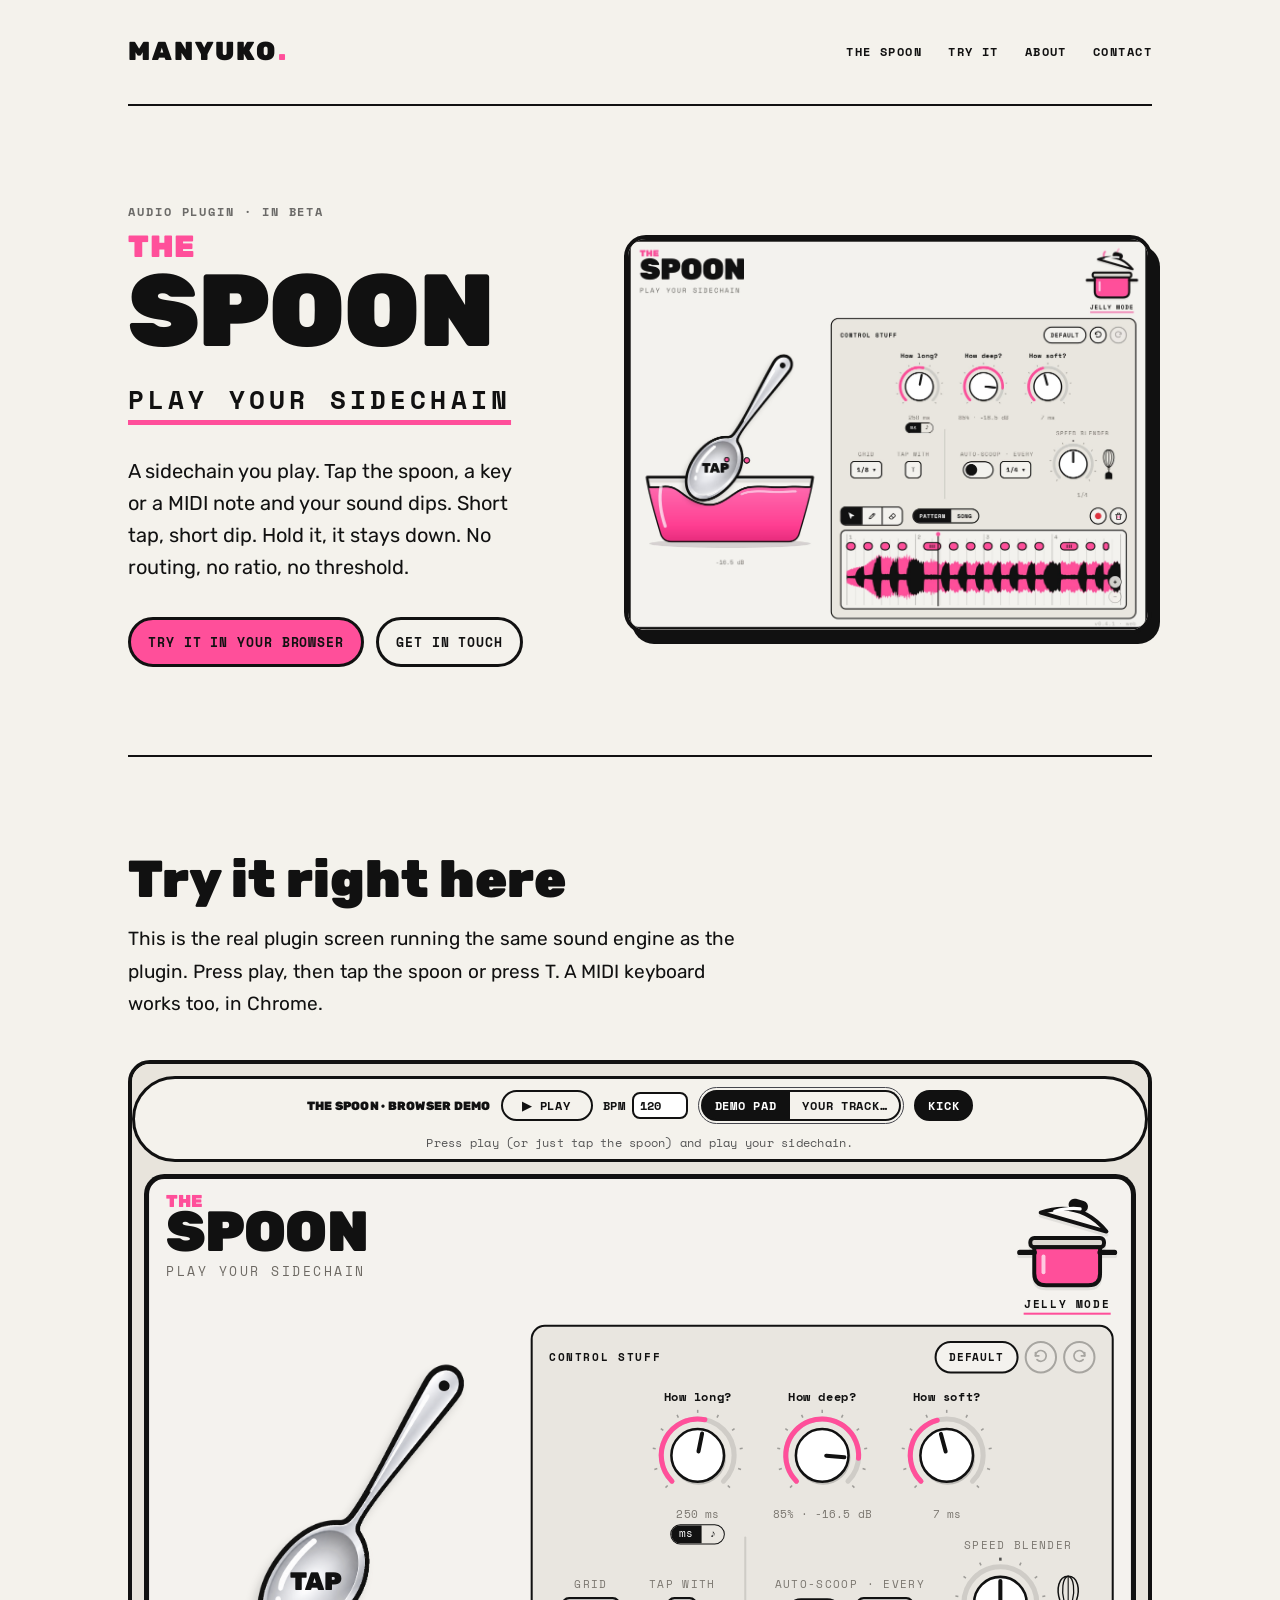
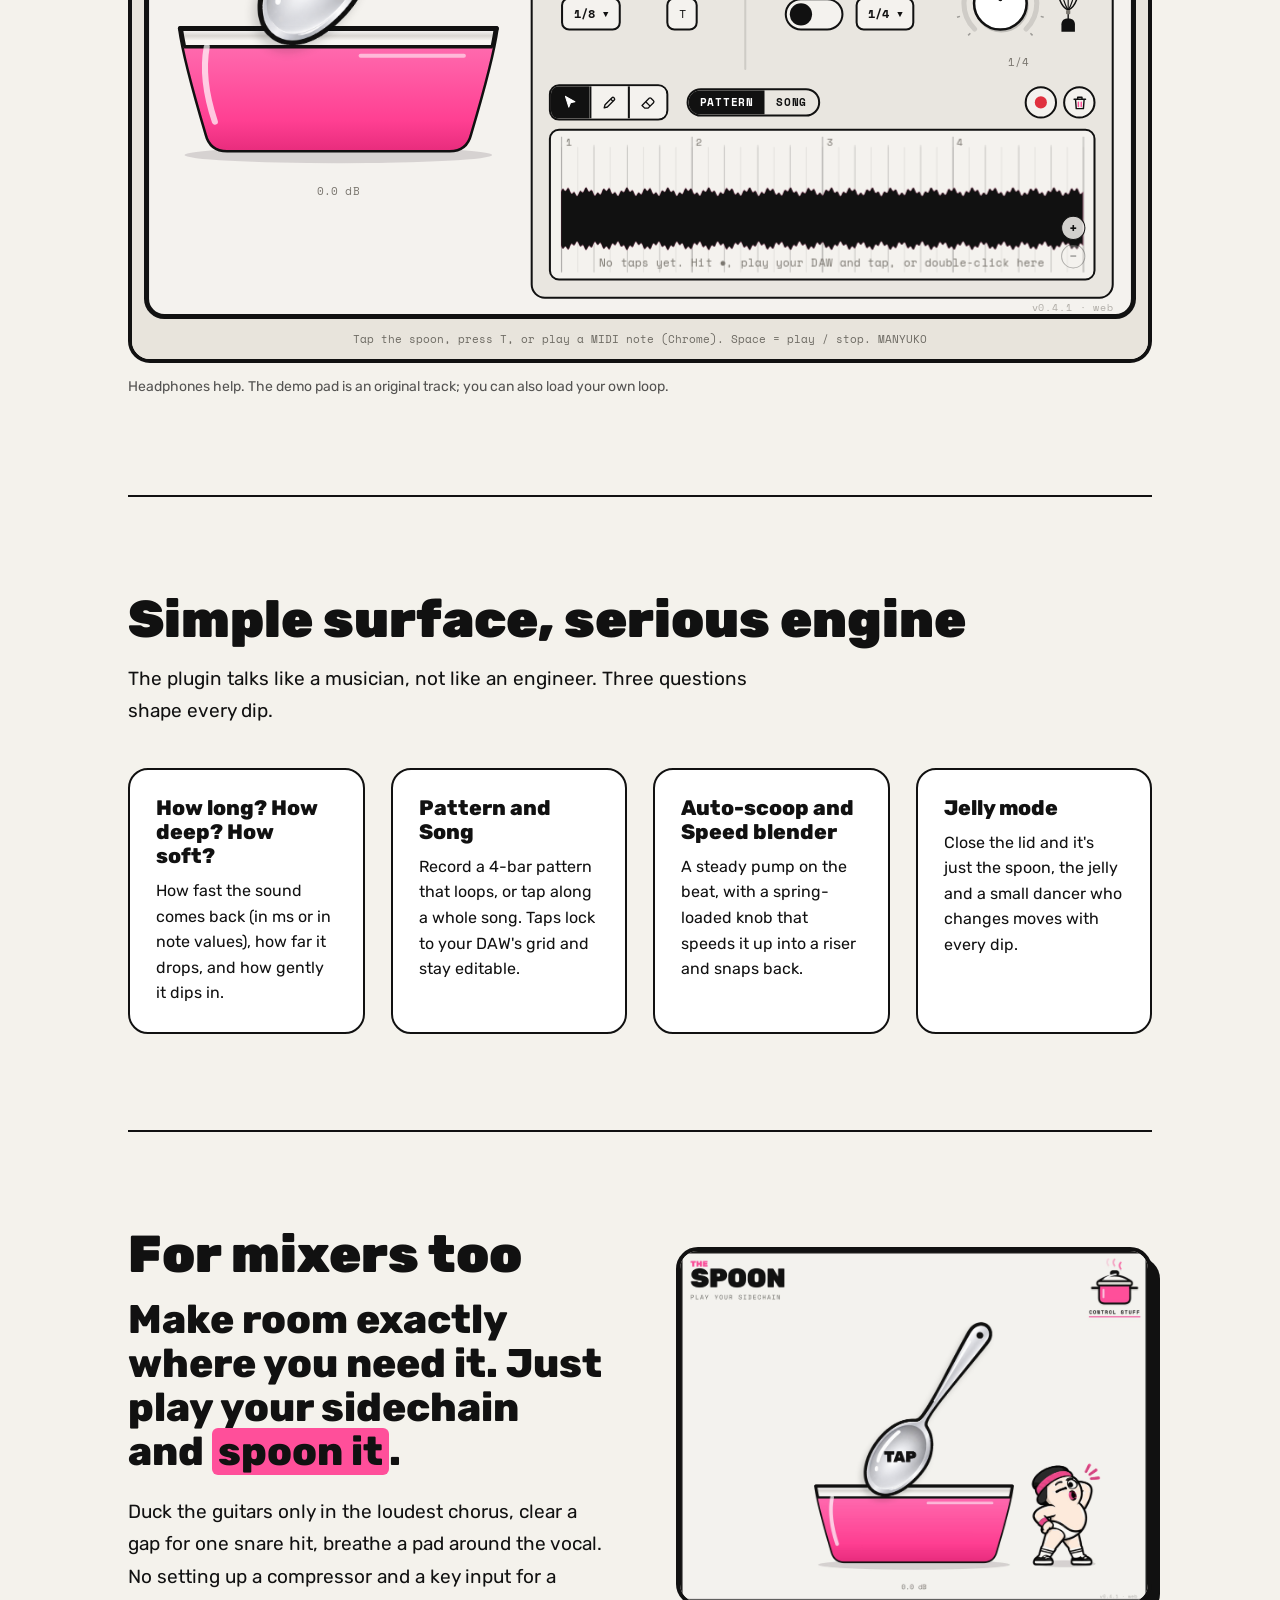
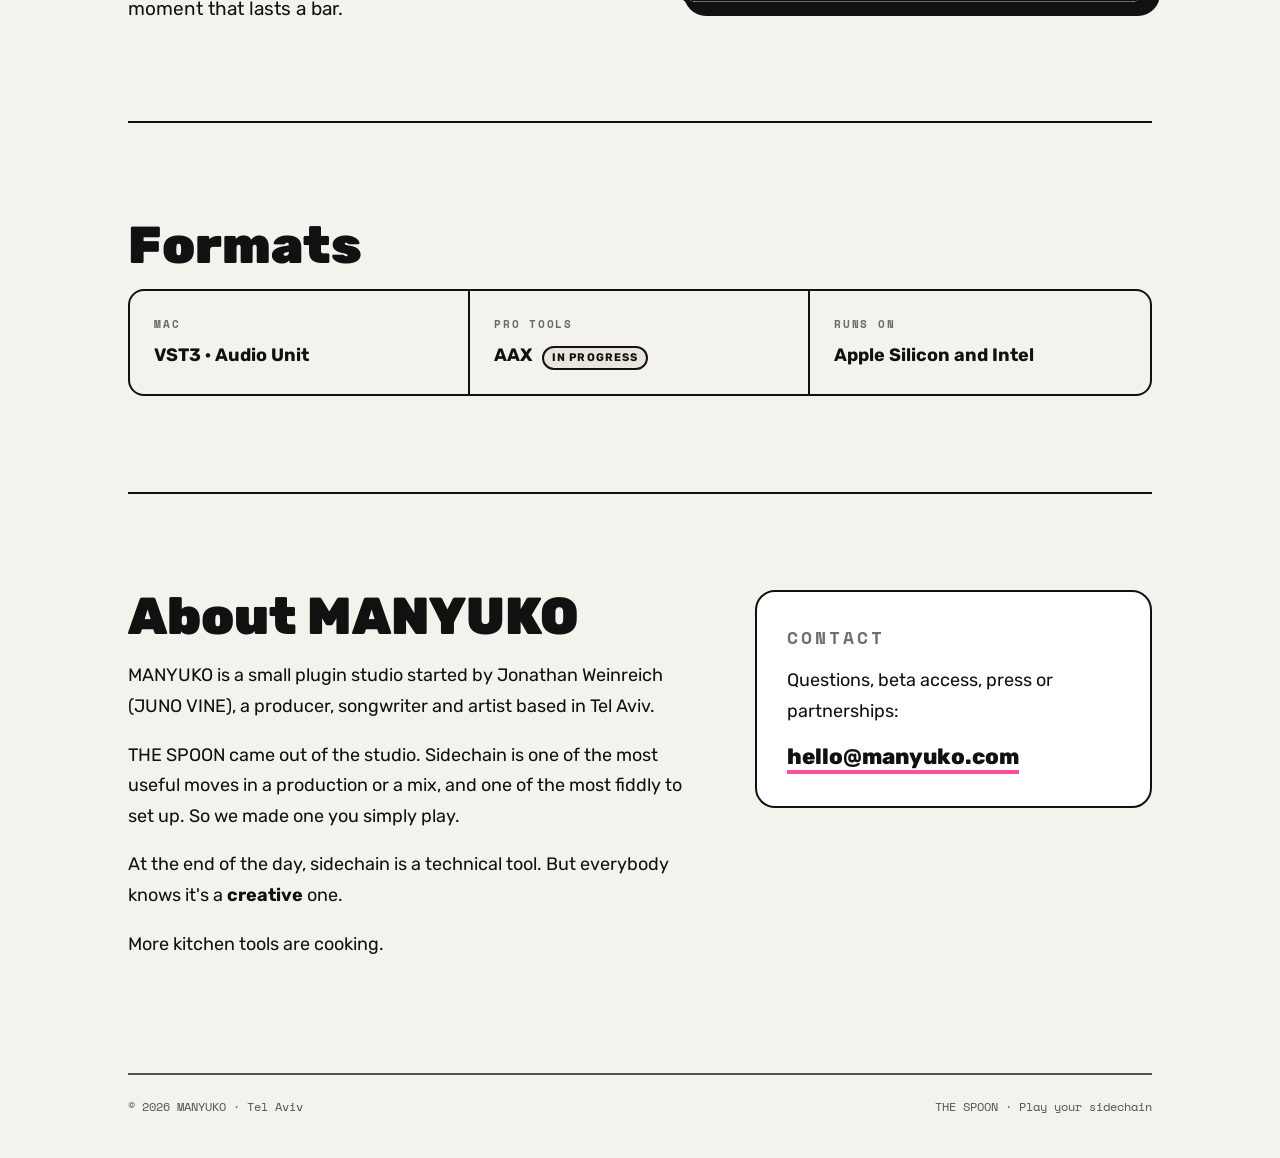
==== index.html @ 87d2b372 "Tagline: thinner pink line with breathing room; demo explains when sound needs https Co-Authored-By:" ====
<!DOCTYPE html>
<html lang="en">
<head>
<meta charset="utf-8">
<meta name="viewport" content="width=device-width, initial-scale=1">
<title>MANYUKO · THE SPOON</title>
<meta name="description" content="THE SPOON by MANYUKO: a sidechain you play. Tap the spoon, a key or a MIDI note and your sound dips. VST3 and AU for Mac.">
<style>
:root{
  /* one visual world: the plugin's own kitchen. Paper, ink, jelly pink. */
  --paper:#f4f2ec;
  --paper-2:#e9e5dc;
  --ink:#111111;
  --soft:#6b675f;
  --jelly:#ff4f9a;
  --jelly-deep:#d9206f;
  --display:"Rubik","Arial Black",system-ui,sans-serif;
  --mono:"Space Mono",ui-monospace,Menlo,monospace;
  /* layout: a narrow column of text beside big product pictures, framed like the plugin window */
  color-scheme:light;
}
@font-face{font-family:"Rubik";src:url("fonts/Rubik-Variable.ttf") format("truetype");font-weight:300 900;font-display:swap}
@font-face{font-family:"Space Mono";src:url("fonts/SpaceMono-Regular.ttf") format("truetype");font-weight:400;font-display:swap}
@font-face{font-family:"Space Mono";src:url("fonts/SpaceMono-Bold.ttf") format("truetype");font-weight:700;font-display:swap}
*{box-sizing:border-box}
html{background:var(--paper)}
body{margin:0;background:var(--paper);color:var(--ink);font-family:var(--mono);font-size:15px;line-height:1.65}
a{color:inherit}
a:focus-visible,button:focus-visible{outline:3px solid var(--jelly);outline-offset:3px;border-radius:6px}
img{max-width:100%;height:auto;display:block}
.page{max-width:1120px;margin:0 auto;padding:0 20px}

header.top{display:flex;align-items:center;justify-content:space-between;gap:16px;padding:22px 0;border-bottom:3px solid var(--ink)}
.mark{font-family:var(--display);font-weight:900;font-size:26px;letter-spacing:.08em;text-decoration:none}
.mark span{color:var(--jelly)}
nav{display:flex;gap:18px;flex-wrap:wrap;font-size:12px;font-weight:700;letter-spacing:.12em;text-transform:uppercase}
nav a{text-decoration:none}
nav a:hover{color:var(--jelly-deep)}

.hero{display:grid;grid-template-columns:minmax(0,5fr) minmax(0,7fr);gap:40px;align-items:center;padding:56px 0 40px}
.kicker{font-size:12px;font-weight:700;letter-spacing:.16em;text-transform:uppercase;color:var(--soft);margin:0 0 10px}
h1{font-family:var(--display);font-weight:900;font-size:clamp(54px,8vw,96px);line-height:.9;letter-spacing:-.01em;margin:0;text-wrap:balance}
h1 small{display:block;font-size:.3em;color:var(--jelly);letter-spacing:.02em;margin-bottom:.15em}
.tag{font-family:var(--mono);font-weight:700;font-size:clamp(19px,2.3vw,26px);letter-spacing:.16em;text-transform:uppercase;margin:16px 0 22px;color:var(--ink)}
.tag span{text-decoration:underline;text-decoration-color:var(--jelly);text-decoration-thickness:.2em;text-underline-offset:.42em;text-decoration-skip-ink:none}
.lede{font-size:17px;max-width:34ch;margin:0 0 26px}
.ctas{display:flex;gap:12px;flex-wrap:wrap}
.btn{display:inline-flex;align-items:center;gap:8px;font-family:var(--mono);font-weight:700;font-size:13px;letter-spacing:.1em;text-transform:uppercase;text-decoration:none;border:3px solid var(--ink);border-radius:999px;padding:11px 20px;background:transparent;color:var(--ink)}
.btn.main{background:var(--jelly)}
.btn:hover{transform:translateY(-1px)}
.shot{border-radius:22px;overflow:hidden;border:4px solid var(--ink);box-shadow:8px 10px 0 var(--ink);background:var(--paper)}

section{padding:48px 0;border-top:3px solid var(--ink)}
h2{font-family:var(--display);font-weight:900;font-size:clamp(30px,4vw,44px);line-height:1;margin:0 0 14px;text-wrap:balance}
.sub{color:var(--soft);max-width:60ch;margin:0 0 26px}

.demo-frame{border:4px solid var(--ink);border-radius:22px;overflow:hidden;background:var(--paper-2)}
.demo-frame iframe{display:block;width:100%;height:860px;border:0}
.demo-note{font-size:12px;color:var(--soft);margin:12px 0 0}

.how{display:grid;grid-template-columns:repeat(4,minmax(0,1fr));gap:18px;margin:0;padding:0;list-style:none}
.how li{border:3px solid var(--ink);border-radius:16px;padding:18px;background:#fff}
.how b{display:block;font-family:var(--display);font-weight:800;font-size:19px;line-height:1.15;margin-bottom:8px}
.how p{margin:0;font-size:13.5px}

.split{display:grid;grid-template-columns:minmax(0,1fr) minmax(0,1fr);gap:40px;align-items:center}
.quote{font-family:var(--display);font-weight:800;font-size:clamp(26px,3.4vw,38px);line-height:1.1;margin:0 0 16px;text-wrap:balance}
.quote em{font-style:normal;background:var(--jelly);padding:0 .15em;border-radius:6px}

.specs{display:grid;grid-template-columns:repeat(3,minmax(0,1fr));gap:0;border:3px solid var(--ink);border-radius:16px;overflow:hidden;margin:0}
.specs div{padding:18px;border-right:3px solid var(--ink)}
.specs div:last-child{border-right:0}
.specs dt{font-size:11px;font-weight:700;letter-spacing:.16em;text-transform:uppercase;color:var(--soft);margin:0 0 6px}
.specs dd{margin:0;font-weight:700}
.pill{display:inline-block;font-size:11px;letter-spacing:.1em;text-transform:uppercase;border:2px solid var(--ink);border-radius:999px;padding:1px 8px;margin-left:6px;background:var(--paper-2)}

.about{display:grid;grid-template-columns:minmax(0,7fr) minmax(0,5fr);gap:40px}
.about p{max-width:60ch;margin:0 0 14px}
.contact{border:3px solid var(--ink);border-radius:16px;padding:22px;background:#fff;align-self:start}
.contact a.mail{font-family:var(--display);font-weight:800;font-size:22px;text-decoration:none;border-bottom:4px solid var(--jelly)}

footer{border-top:3px solid var(--ink);padding:22px 0 40px;font-size:12px;color:var(--soft);display:flex;justify-content:space-between;gap:12px;flex-wrap:wrap}

@media (max-width:860px){
  .hero,.split,.about{grid-template-columns:1fr}
  .how{grid-template-columns:repeat(2,minmax(0,1fr))}
  .specs{grid-template-columns:1fr}
  .specs div{border-right:0;border-bottom:3px solid var(--ink)}
  .specs div:last-child{border-bottom:0}
}
@media (max-width:460px){ .how{grid-template-columns:1fr} nav{gap:12px} }
.only-phone{display:none}
.phone-note{border:2px solid var(--ink);border-radius:20px;background:#fff;padding:22px;margin:0 0 22px}
.phone-note p{margin:0 0 12px;font-size:16.5px;line-height:1.55}
.phone-note .pn-title{font-weight:800;font-size:24px;line-height:1.15;margin-bottom:10px}
.pn-shot{margin:16px 0 0}
.pn-shot img{border:2px solid var(--ink);border-radius:12px}
.pn-shot figcaption{font-family:var(--mono);font-size:12px;letter-spacing:.06em;margin-top:8px;opacity:.7}
@media (max-width:700px){
  .only-phone{display:inline}
  div.only-phone{display:block}
  .only-desk{display:none}
  header.top{flex-direction:column;align-items:flex-start;gap:12px;padding:20px 0}
  nav{gap:16px;font-size:11px}
  .hero{padding:44px 0}
  section{padding:64px 0}
}
@media (prefers-reduced-motion:reduce){ .btn:hover{transform:none} }

/* PREVIEW: calmer, easier to read */
body{font-family:var(--display);font-weight:400;font-size:18px;line-height:1.7;color:var(--ink)}
.page{max-width:1080px;padding:0 28px}
header.top{padding:30px 0;border-bottom-width:2px}
nav{font-family:var(--mono);gap:26px}
.hero{gap:64px;padding:96px 0 88px}
.kicker{font-family:var(--mono);color:var(--ink);opacity:.6}
h1{font-size:clamp(60px,8vw,104px)}
.tag{margin:20px 0 34px}
.lede{font-size:20px;line-height:1.6;max-width:30ch;margin:0 0 34px;font-weight:400}
.btn{font-family:var(--mono)}
section{padding:96px 0;border-top-width:2px}
h2{font-size:clamp(34px,4.4vw,52px);margin:0 0 18px}
.sub{color:var(--ink);font-size:19px;max-width:52ch;margin:0 0 40px}
.how{gap:26px}
.how li{padding:26px;border-width:2px;border-radius:20px}
.how b{font-size:21px;margin-bottom:10px}
.how p{font-size:16px;line-height:1.6}
.split,.about{gap:72px}
.quote{font-size:clamp(28px,3.6vw,40px);margin-bottom:22px}
.specs{border-width:2px}
.specs div{padding:24px;border-right-width:2px}
.specs dt{font-family:var(--mono);color:var(--ink);opacity:.6}
.about p{font-size:18px;margin:0 0 18px}
.contact{padding:30px;border-width:2px;border-radius:20px}
.demo-note{color:var(--ink);opacity:.7;font-size:14px}
footer{font-family:var(--mono);color:var(--ink);opacity:.7;border-top-width:2px}
.hero{grid-template-columns:minmax(0,5.4fr) minmax(0,6.6fr)}
.btn{padding:11px 17px;letter-spacing:.07em}
@media (max-width:860px){.hero{grid-template-columns:1fr;padding:56px 0}}
</style>
</head>
<body>
<div class="page">
  <header class="top">
    <a class="mark" href="#">MANYUKO<span>.</span></a>
    <nav aria-label="Sections"><a href="#spoon">The Spoon</a><a href="#demo">Try it</a><a href="#about">About</a><a href="#contact">Contact</a></nav>
  </header>

  <main>
    <div class="hero" id="spoon">
      <div>
        <p class="kicker">Audio plugin · in beta</p>
        <h1><small>THE</small>SPOON</h1>
        <p class="tag"><span>Play your sidechain</span></p>
        <p class="lede">A sidechain you play. Tap the spoon, a key or a MIDI note and your sound dips. Short tap, short dip. Hold it, it stays down. No routing, no ratio, no threshold.</p>
        <div class="ctas">
          <a class="btn main" href="#demo"><span class="only-desk">Try it in your browser</span><span class="only-phone">Try a taste</span></a>
          <a class="btn" href="#contact">Get in touch</a>
        </div>
      </div>
      <figure class="shot" style="margin:0"><img src="img/spoon-controls.jpg" width="2152" height="1618" alt="THE SPOON plugin window: a spoon dipping into a pink jelly bowl, with How long, How deep and How soft knobs and a lane of recorded taps"></figure>
    </div>

    <section id="demo" aria-labelledby="demo-h">
      <h2 id="demo-h">Try it right here</h2>
      <p class="sub only-desk">This is the real plugin screen running the same sound engine as the plugin. Press play, then tap the spoon or press T. A MIDI keyboard works too, in Chrome.</p>
      <div class="phone-note only-phone">
        <p class="kicker">You're on a phone</p>
        <p class="pn-title">This is just a taste.</p>
        <p>THE SPOON is a plugin for your music software on a Mac (VST3 and AU). Below you can tap the jelly and hear the sound dip.</p>
        <p><strong>The full demo, with every control, runs right in your browser on a computer.</strong> Open manyuko.com on your Mac or PC to try the real thing.</p>
        <figure class="pn-shot"><img src="img/spoon-controls.jpg" width="2152" height="1618" alt="The full plugin screen with all its controls" loading="lazy"><figcaption>The full plugin, on a computer</figcaption></figure>
      </div>
      <div class="demo-frame"><iframe id="demoFrame" src="about:blank" title="THE SPOON browser demo" allow="autoplay; midi" loading="lazy"></iframe></div>
      <p class="demo-note"><span class="only-desk">Headphones help. The demo pad is an original track; you can also load your own loop.</span><span class="only-phone">Headphones help. Silent mode on? Turn it off to hear it.</span></p>
    </section>

    <section aria-labelledby="how-h">
      <h2 id="how-h">Simple surface, serious engine</h2>
      <p class="sub">The plugin talks like a musician, not like an engineer. Three questions shape every dip.</p>
      <ul class="how">
        <li><b>How long? How deep? How soft?</b><p>How fast the sound comes back (in ms or in note values), how far it drops, and how gently it dips in.</p></li>
        <li><b>Pattern and Song</b><p>Record a 4-bar pattern that loops, or tap along a whole song. Taps lock to your DAW's grid and stay editable.</p></li>
        <li><b>Auto-scoop and Speed blender</b><p>A steady pump on the beat, with a spring-loaded knob that speeds it up into a riser and snaps back.</p></li>
        <li><b>Jelly mode</b><p>Close the lid and it's just the spoon, the jelly and a small dancer who changes moves with every dip.</p></li>
      </ul>
    </section>

    <section aria-labelledby="mix-h">
      <div class="split">
        <div>
          <h2 id="mix-h">For mixers too</h2>
          <p class="quote">Make room exactly where you need it. Just play your sidechain and <em>spoon it</em>.</p>
          <p class="sub" style="margin:0">Duck the guitars only in the loudest chorus, clear a gap for one snare hit, breathe a pad around the vocal. No setting up a compressor and a key input for a moment that lasts a bar.</p>
        </div>
        <figure class="shot" style="margin:0"><img src="img/spoon-jelly-pink.jpg" width="2152" height="1618" alt="Jelly mode: the spoon dips into the jelly while a cartoon dancer in a headband strikes a pose" loading="lazy"></figure>
      </div>
    </section>

    <section aria-labelledby="specs-h">
      <h2 id="specs-h">Formats</h2>
      <dl class="specs">
        <div><dt>Mac</dt><dd>VST3 · Audio Unit</dd></div>
        <div><dt>Pro Tools</dt><dd>AAX <span class="pill">in progress</span></dd></div>
        <div><dt>Runs on</dt><dd>Apple Silicon and Intel</dd></div>
      </dl>
    </section>

    <section id="about" aria-labelledby="about-h">
      <div class="about">
        <div>
          <h2 id="about-h">About MANYUKO</h2>
          <p>MANYUKO is a small plugin studio started by Jonathan Weinreich (JUNO VINE), a producer, songwriter and artist based in Tel Aviv.</p>
          <p>THE SPOON came out of the studio. Sidechain is one of the most useful moves in a production or a mix, and one of the most fiddly to set up. So we made one you simply play.</p>
          <p>At the end of the day, sidechain is a technical tool. But everybody knows it's a <strong>creative</strong> one.</p>
          <p>More kitchen tools are cooking.</p>
        </div>
        <div class="contact" id="contact">
          <p class="kicker" style="margin-bottom:12px">Contact</p>
          <p style="margin:0 0 12px">Questions, beta access, press or partnerships:</p>
          <a class="mail" href="mailto:hello@manyuko.com">hello@manyuko.com</a>
        </div>
      </div>
    </section>
  </main>

  <footer><span>© 2026 MANYUKO · Tel Aviv</span><span>THE SPOON · Play your sidechain</span></footer>
</div>
<script>
// keep the demo frame as tall as the plugin needs at this width
(function(){
  const f=document.getElementById("demoFrame");
  const phone=window.matchMedia("(max-width: 700px)").matches;
  f.src = phone ? "demo/index.html?mobile=1" : "demo/index.html";
  function size(){
    const w=f.clientWidth;
    if(phone){ const s=Math.max(0.3,(w-8)/640); f.style.height=Math.round(580*s+96)+"px"; }
    else { const s=Math.max(0.3,Math.min(1.25,(w-24)/980)); f.style.height=Math.round(736*s+150)+"px"; }
  }
  size(); window.addEventListener("resize",size);
})();
</script>
</body>
</html>
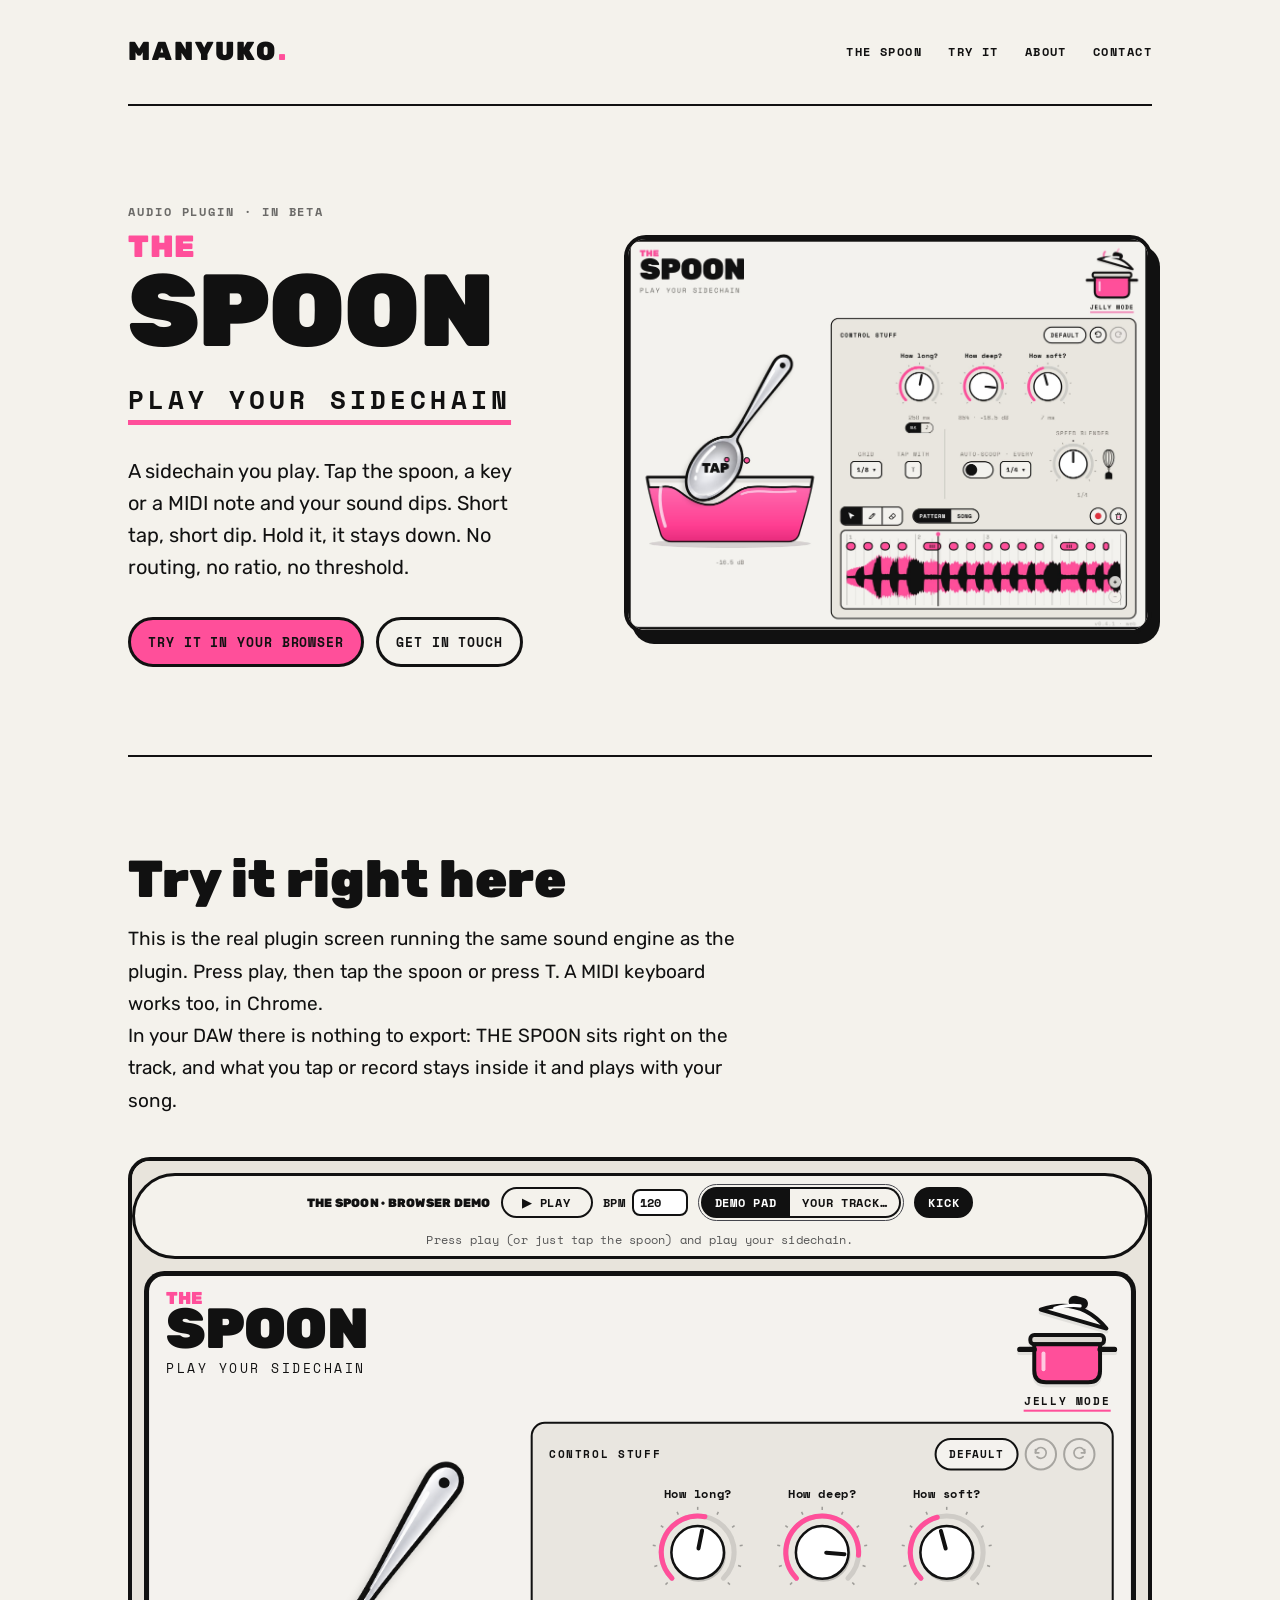
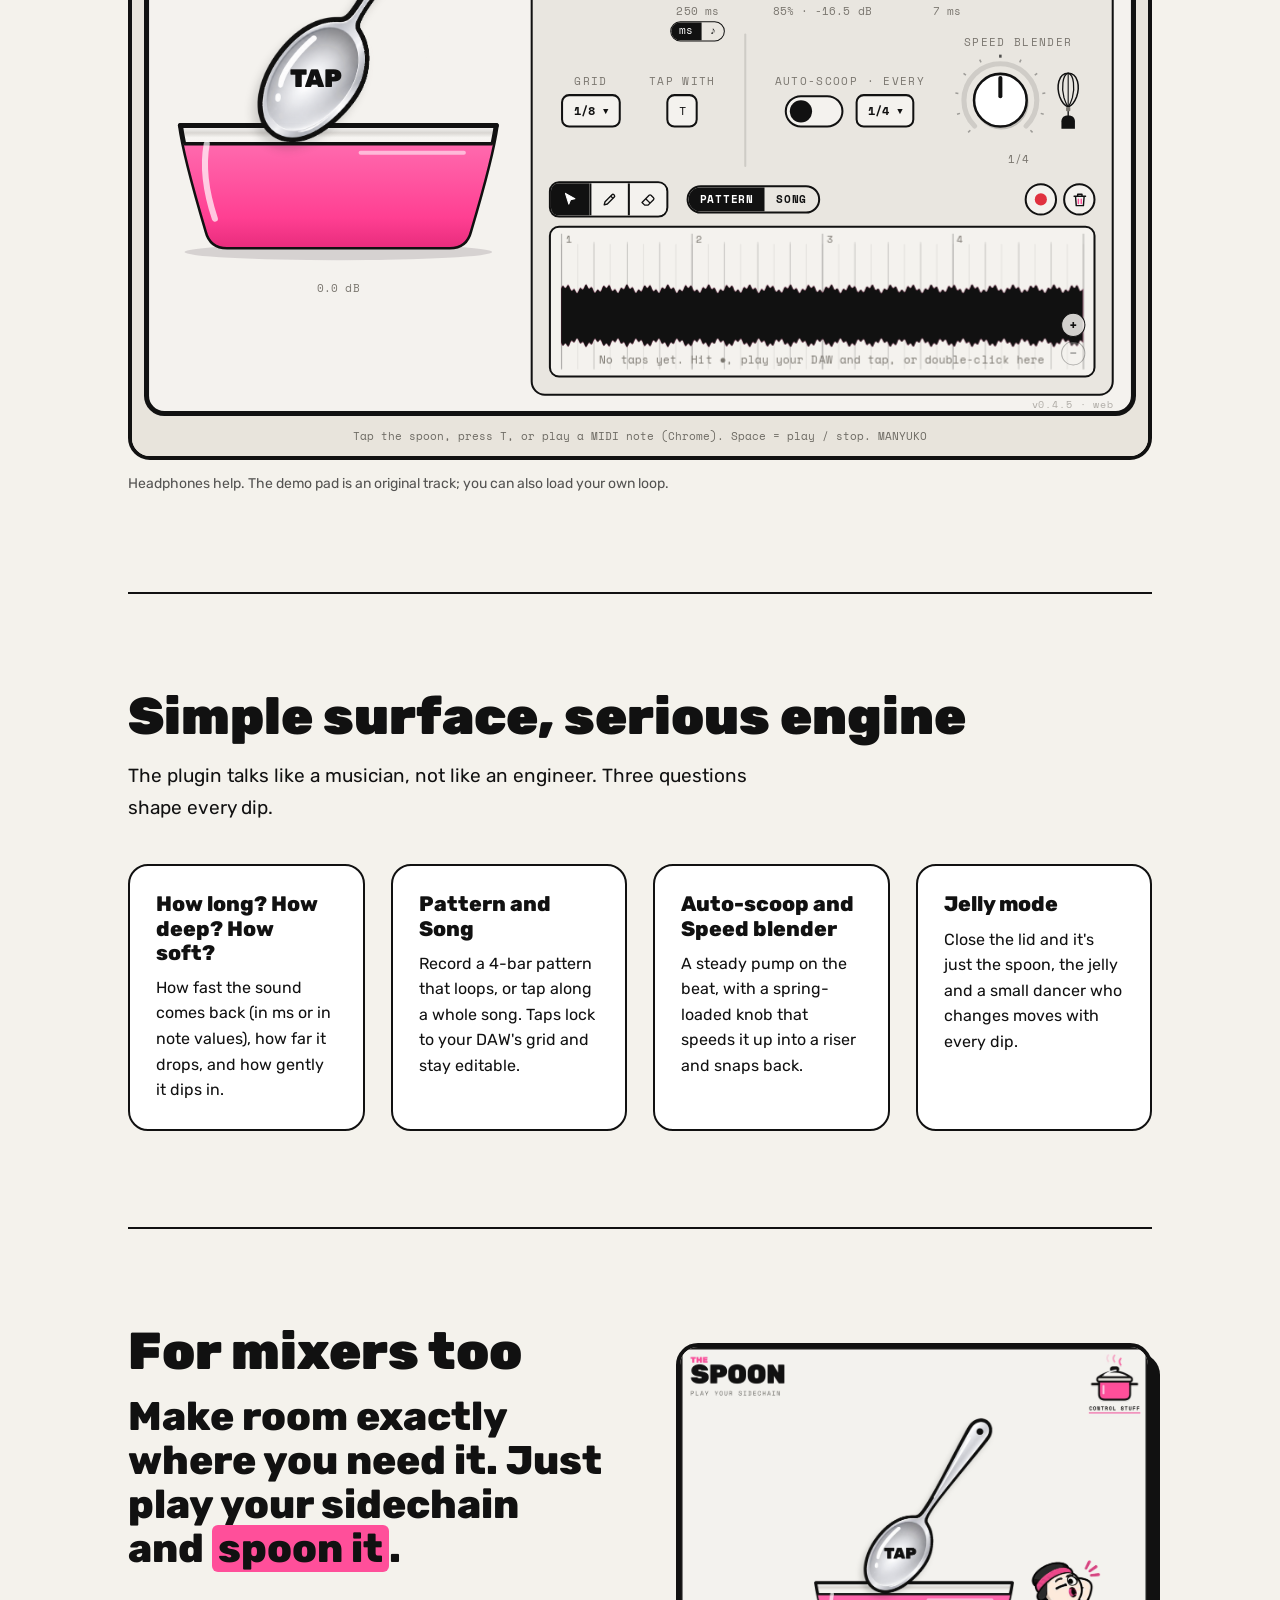
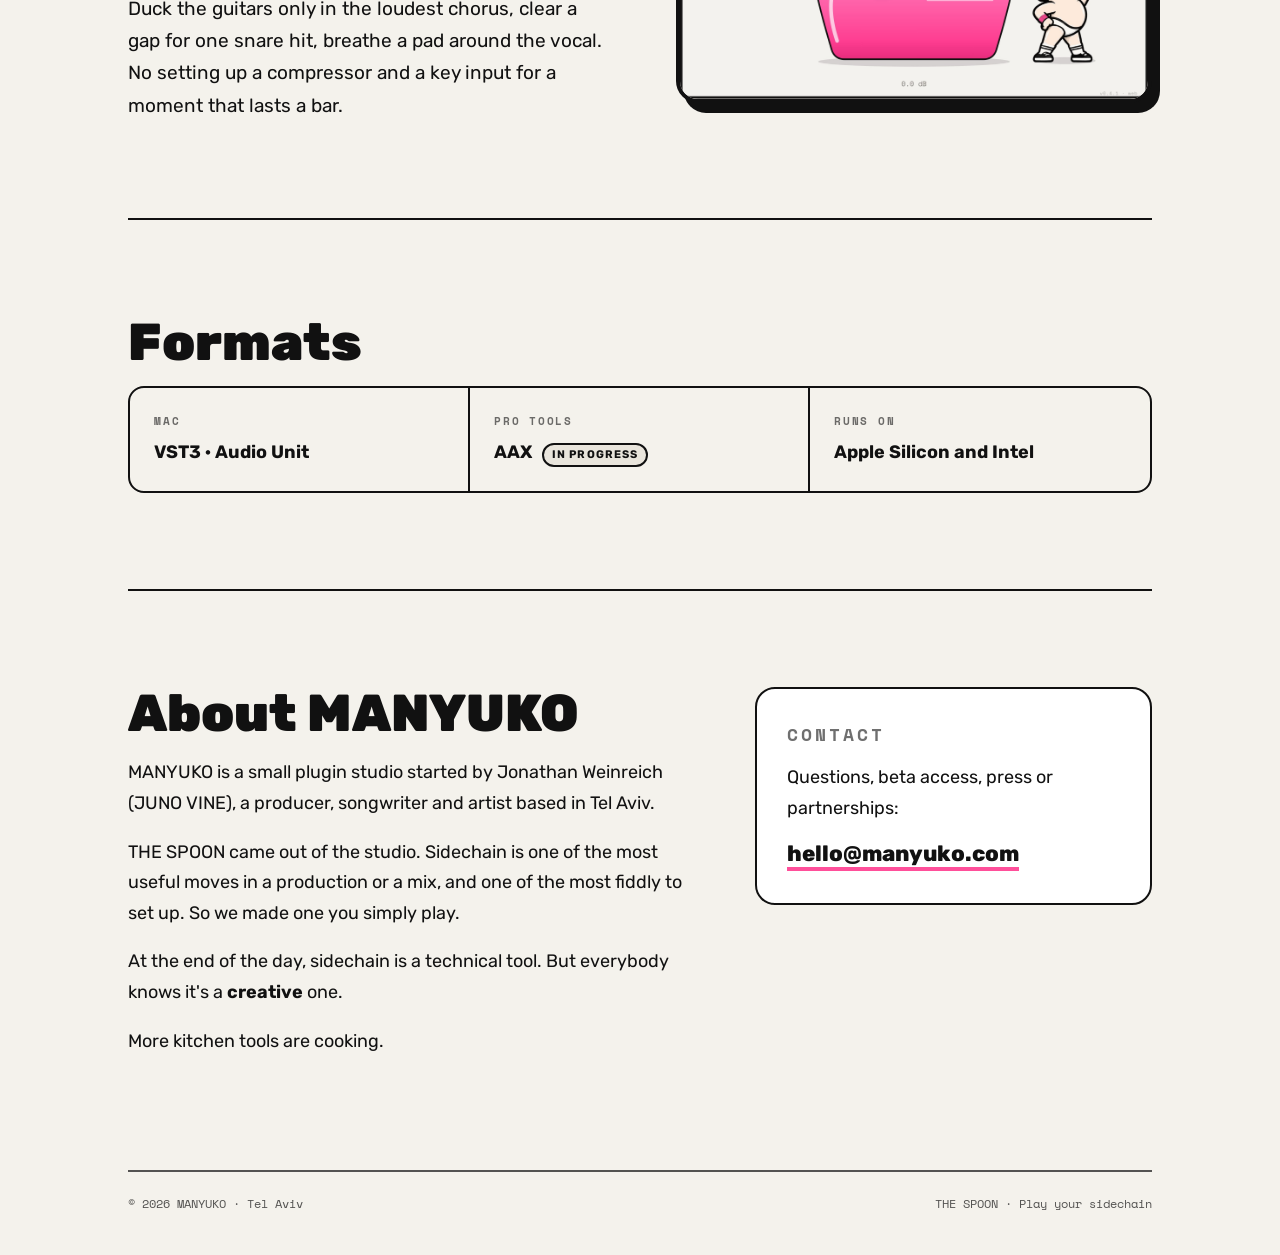
==== commit 0ea107bc: "v0.4.5 demo + DAW note Co-Authored-By: Claude Opus 5.5 <noreply@anthropic.com> Claude-Session: https" ====
--- a/index.html
+++ b/index.html
@@ -163,7 +163,7 @@
 
     <section id="demo" aria-labelledby="demo-h">
       <h2 id="demo-h">Try it right here</h2>
-      <p class="sub only-desk">This is the real plugin screen running the same sound engine as the plugin. Press play, then tap the spoon or press T. A MIDI keyboard works too, in Chrome.</p>
+      <p class="sub only-desk">This is the real plugin screen running the same sound engine as the plugin. Press play, then tap the spoon or press T. A MIDI keyboard works too, in Chrome.<br>In your DAW there is nothing to export: THE SPOON sits right on the track, and what you tap or record stays inside it and plays with your song.</p>
       <div class="phone-note only-phone">
         <p class="kicker">You're on a phone</p>
         <p class="pn-title">This is just a taste.</p>
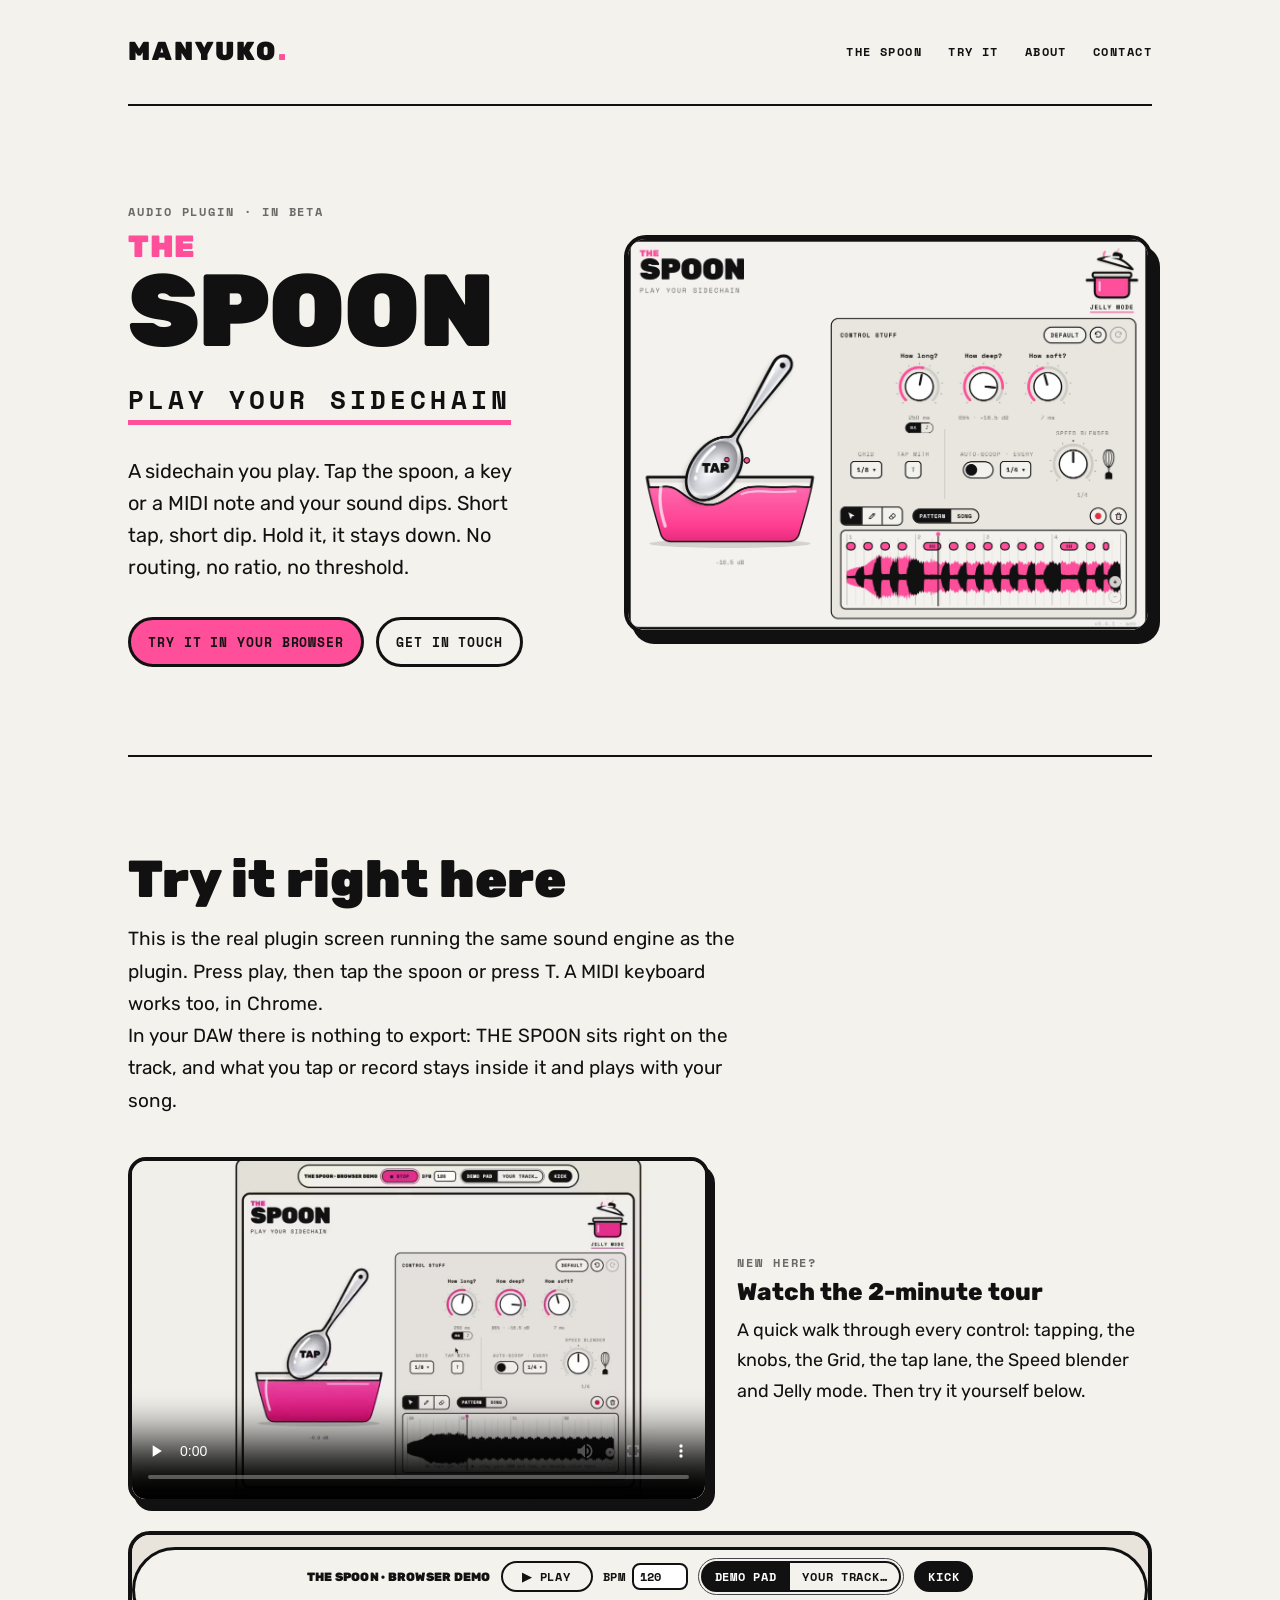
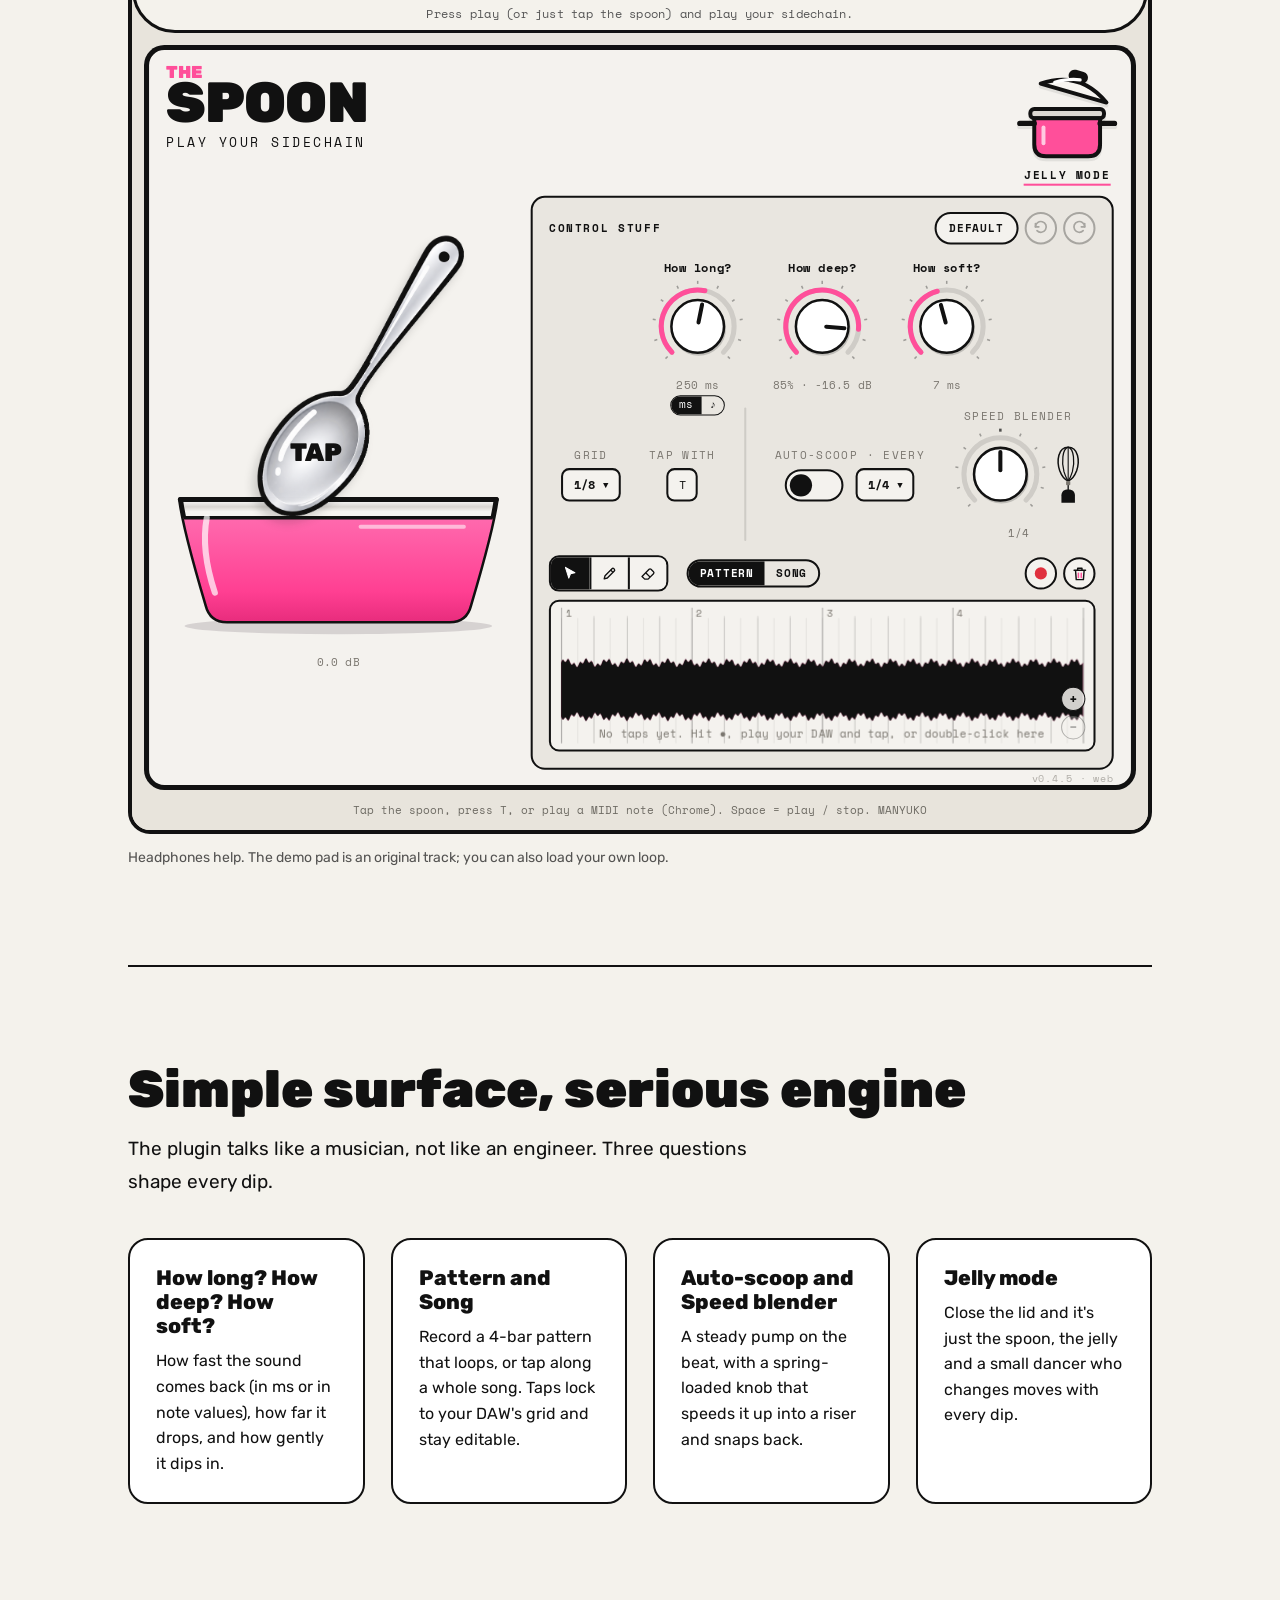
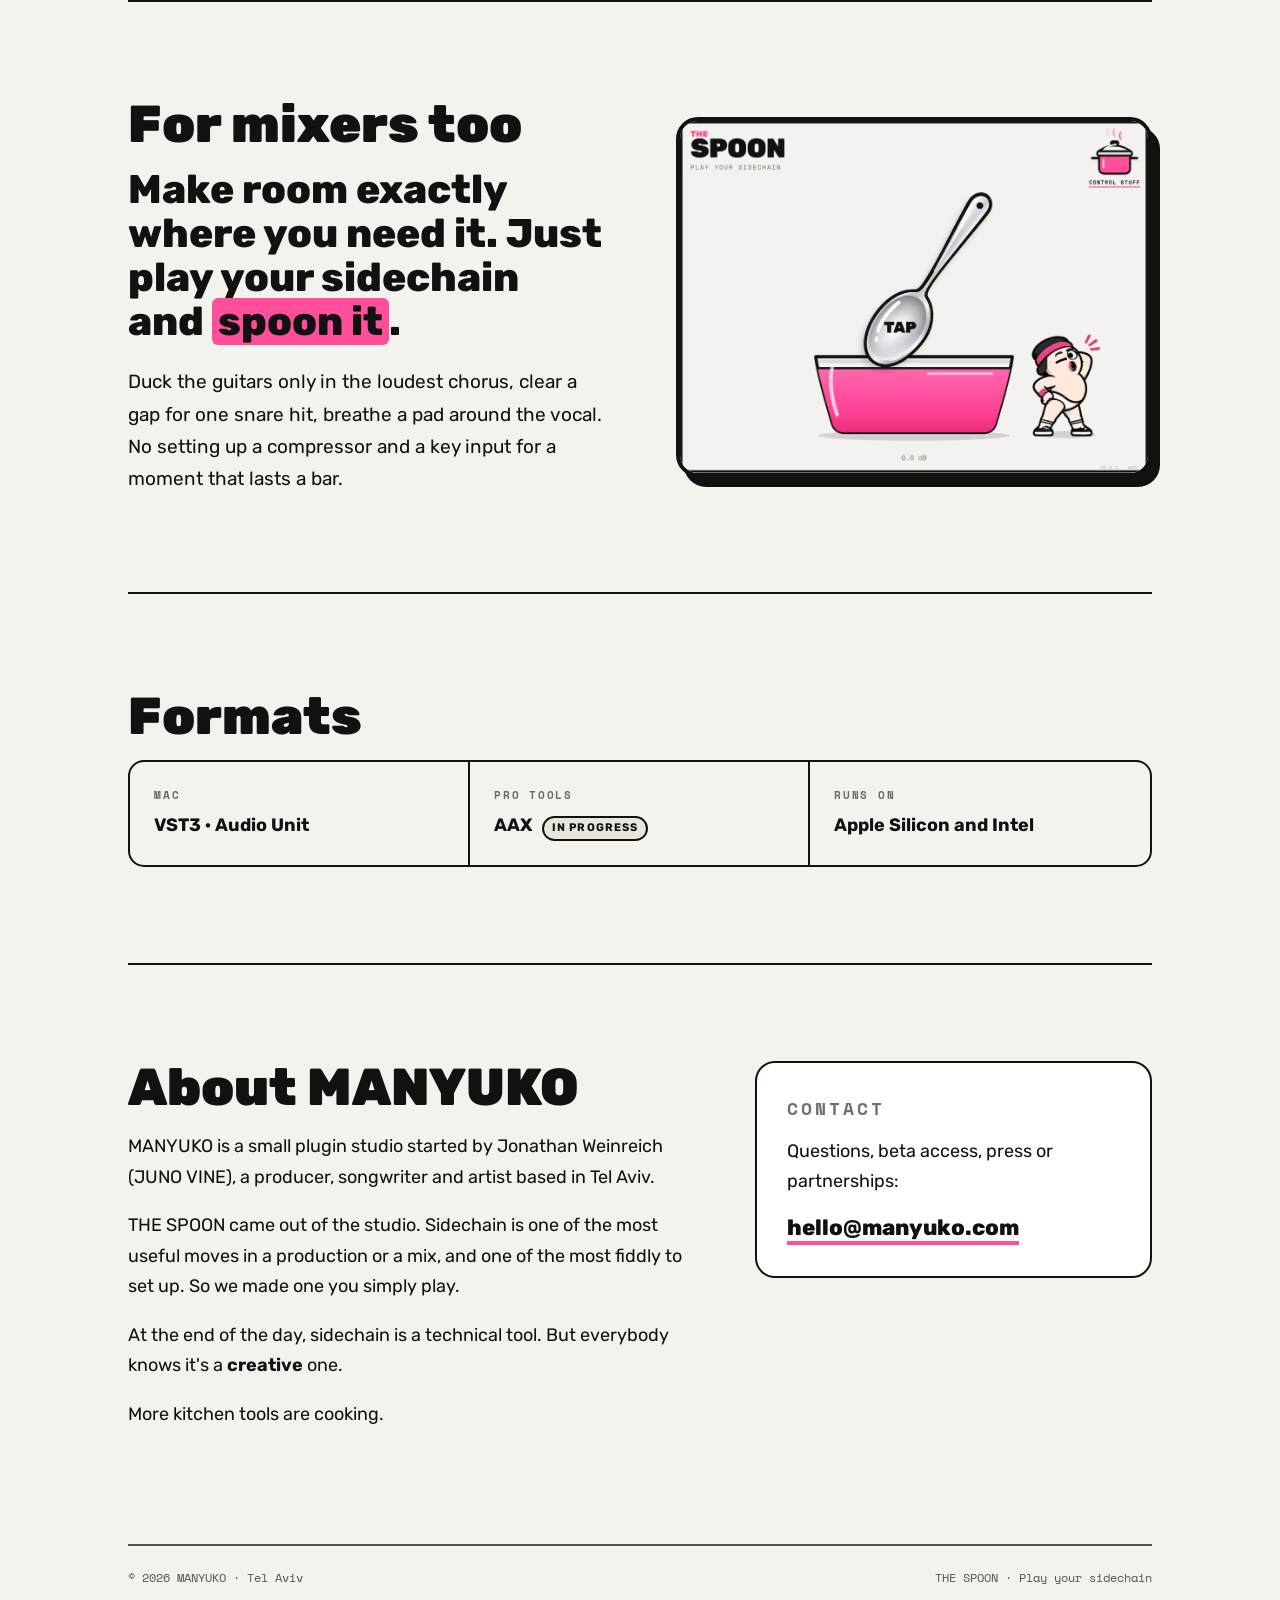
==== commit 9b644d7d: "Add the 2-minute tour video above the demo Co-Authored-By: Claude Opus 5.5 <noreply@anthropic.com> C" ====
--- a/index.html
+++ b/index.html
@@ -57,6 +57,11 @@
 .demo-frame{border:4px solid var(--ink);border-radius:22px;overflow:hidden;background:var(--paper-2)}
 .demo-frame iframe{display:block;width:100%;height:860px;border:0}
 .demo-note{font-size:12px;color:var(--soft);margin:12px 0 0}
+.tour{display:grid;grid-template-columns:minmax(0,7fr) minmax(0,5fr);gap:28px;align-items:center;margin:0 0 28px}
+.tour video{display:block;width:100%;height:auto;border:4px solid var(--ink);border-radius:18px;box-shadow:6px 8px 0 var(--ink);background:var(--paper-2)}
+.tour .kicker{margin-bottom:6px}
+.tour p{margin:0}
+@media (max-width:820px){.tour{grid-template-columns:1fr;gap:14px}}
 
 .how{display:grid;grid-template-columns:repeat(4,minmax(0,1fr));gap:18px;margin:0;padding:0;list-style:none}
 .how li{border:3px solid var(--ink);border-radius:16px;padding:18px;background:#fff}
@@ -171,6 +176,14 @@
         <p><strong>The full demo, with every control, runs right in your browser on a computer.</strong> Open manyuko.com on your Mac or PC to try the real thing.</p>
         <figure class="pn-shot"><img src="img/spoon-controls.jpg" width="2152" height="1618" alt="The full plugin screen with all its controls" loading="lazy"><figcaption>The full plugin, on a computer</figcaption></figure>
       </div>
+      <div class="tour">
+        <video src="video/spoon-walkthrough.mp4" poster="video/spoon-walkthrough.jpg" controls playsinline preload="none" width="1280" height="754"></video>
+        <div>
+          <p class="kicker">New here?</p>
+          <p class="pn-title" style="font-family:var(--display);font-weight:800;font-size:24px;line-height:1.15;margin-bottom:8px">Watch the 2-minute tour</p>
+          <p>A quick walk through every control: tapping, the knobs, the Grid, the tap lane, the Speed blender and Jelly mode. Then try it yourself below.</p>
+        </div>
+      </div>
       <div class="demo-frame"><iframe id="demoFrame" src="about:blank" title="THE SPOON browser demo" allow="autoplay; midi" loading="lazy"></iframe></div>
       <p class="demo-note"><span class="only-desk">Headphones help. The demo pad is an original track; you can also load your own loop.</span><span class="only-phone">Headphones help. Silent mode on? Turn it off to hear it.</span></p>
     </section>
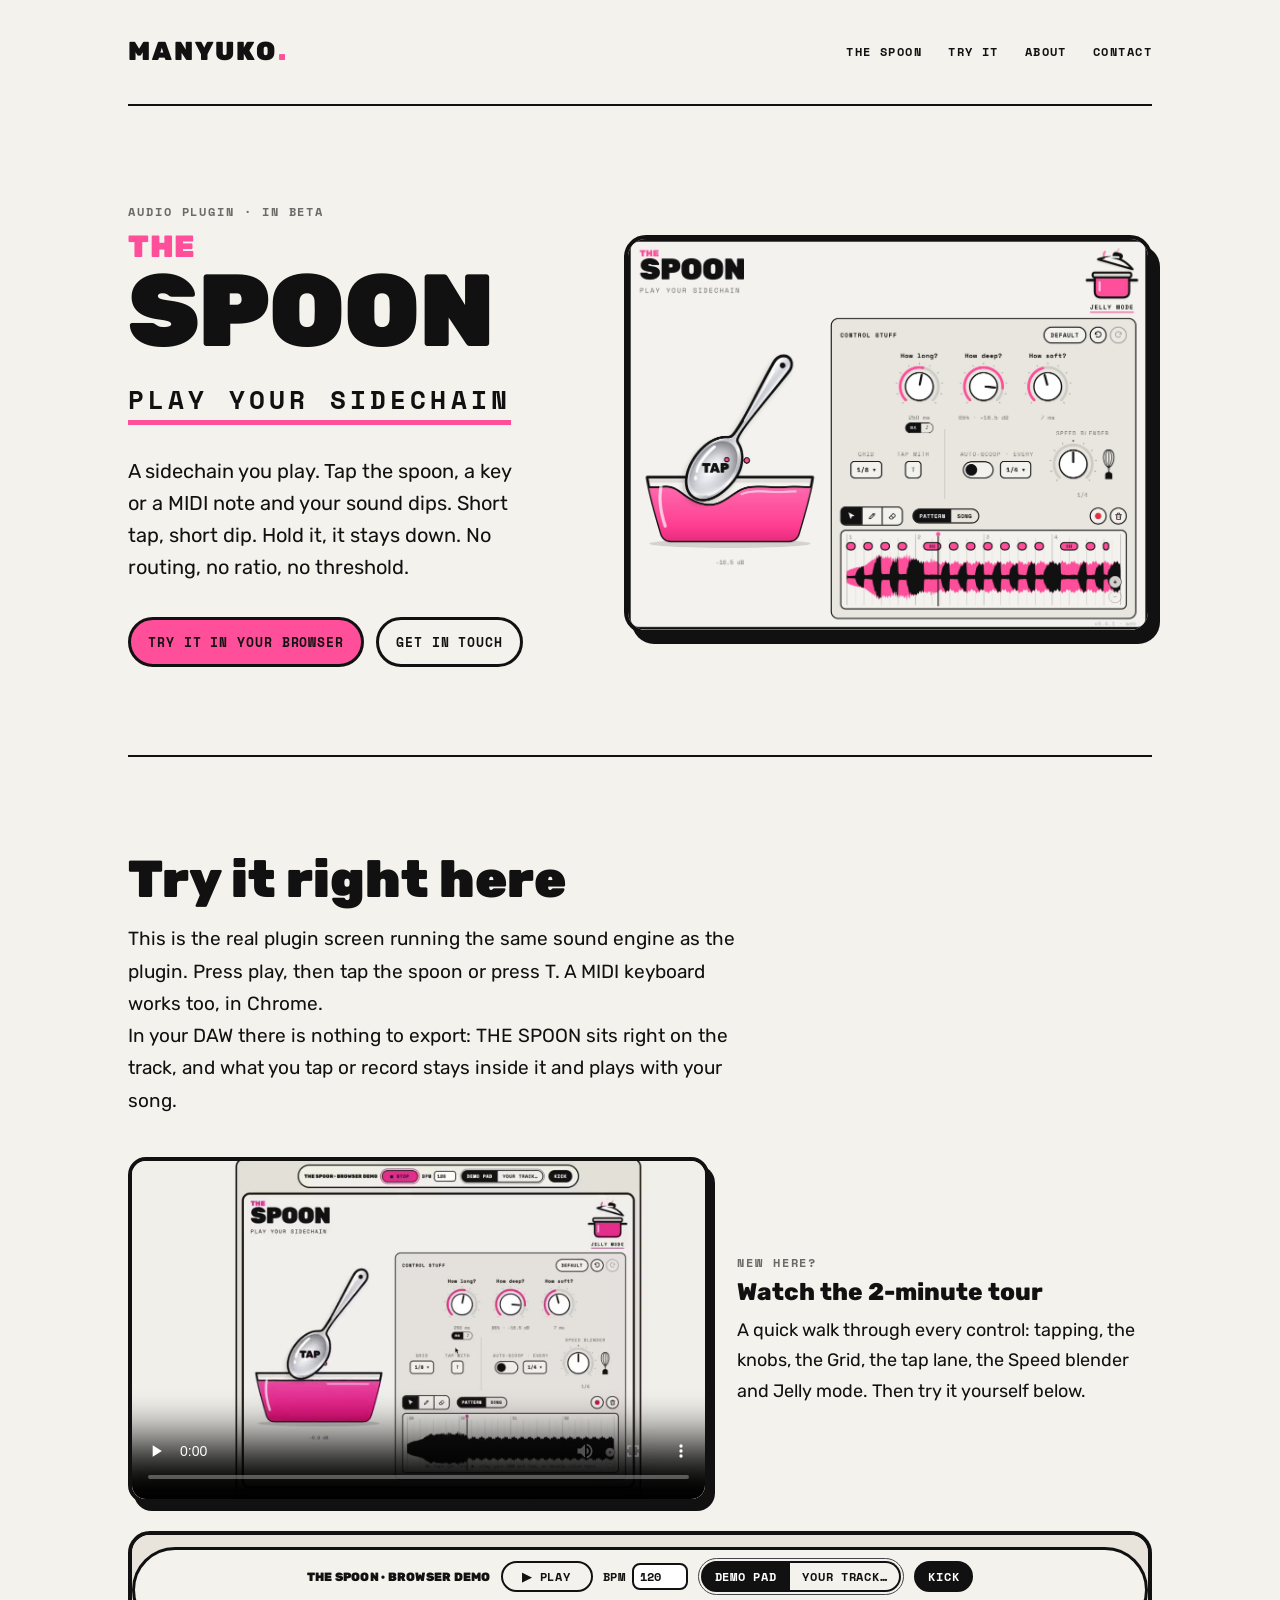
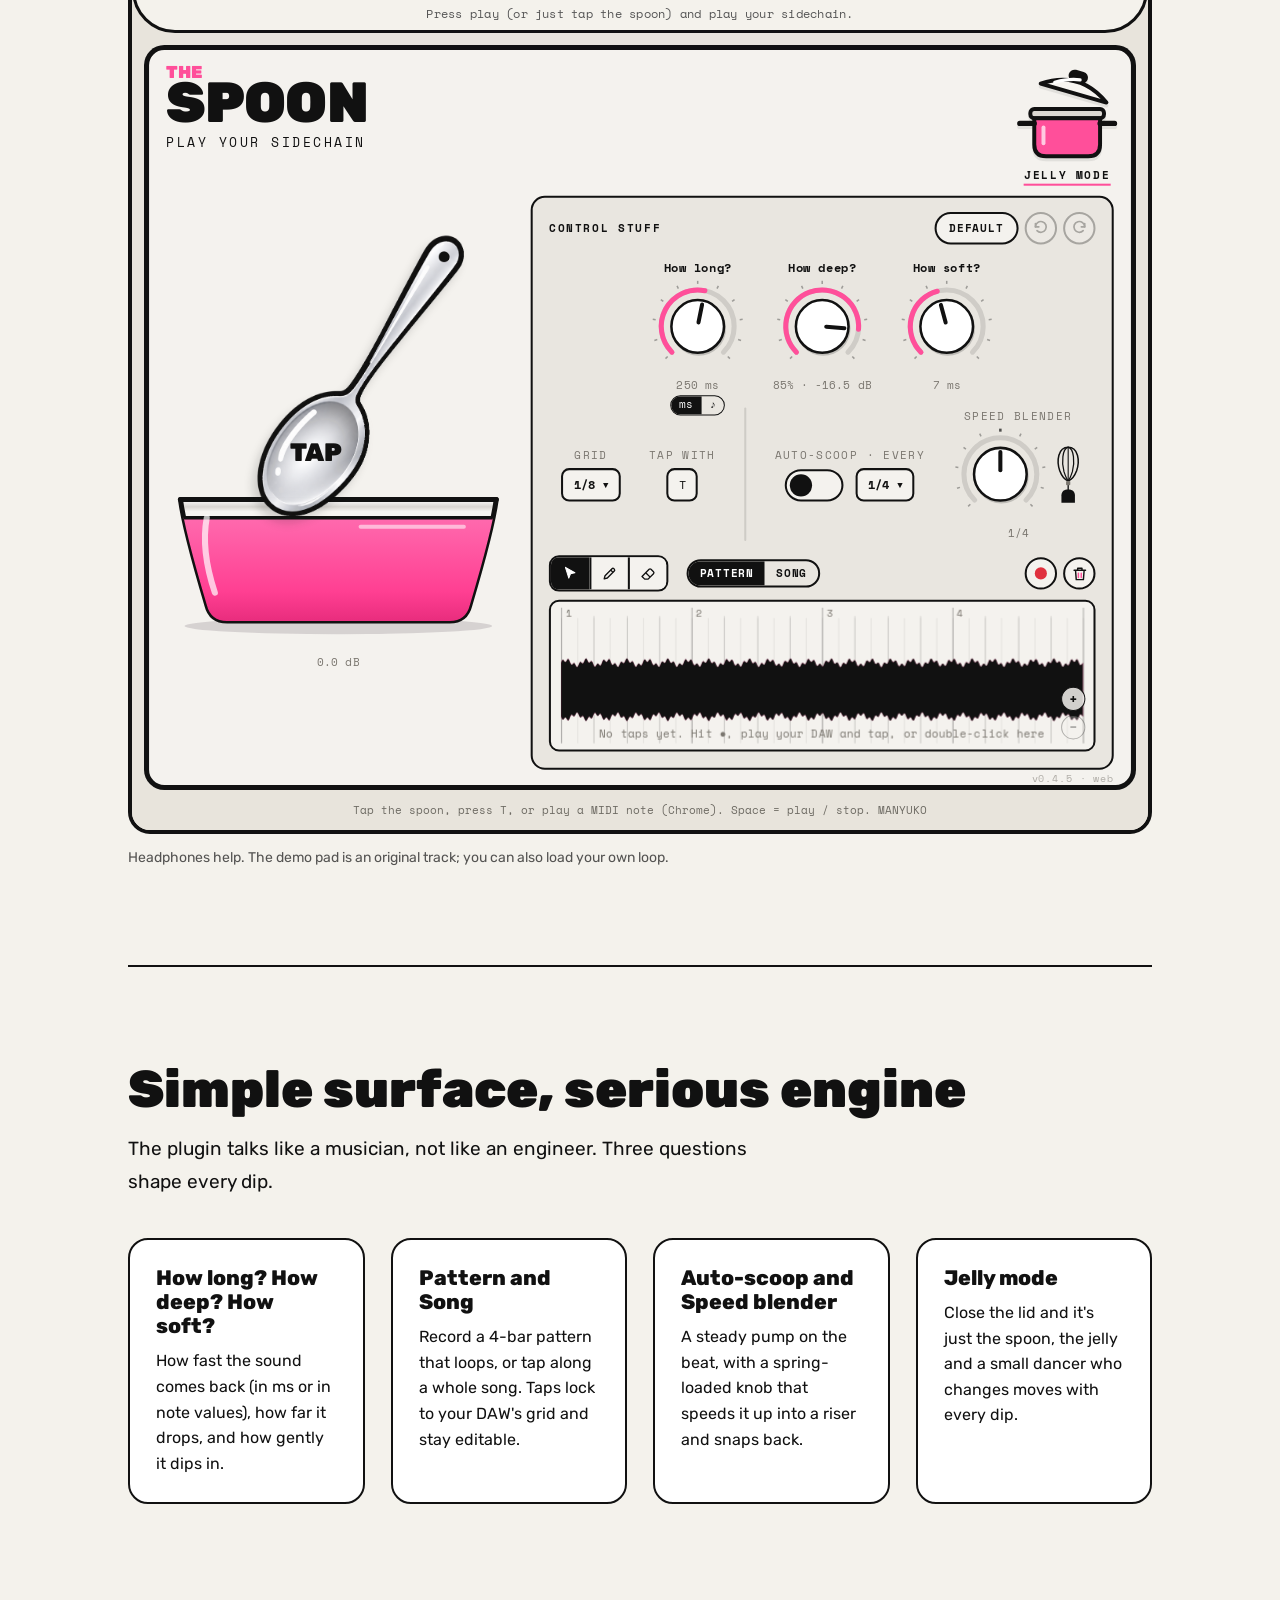
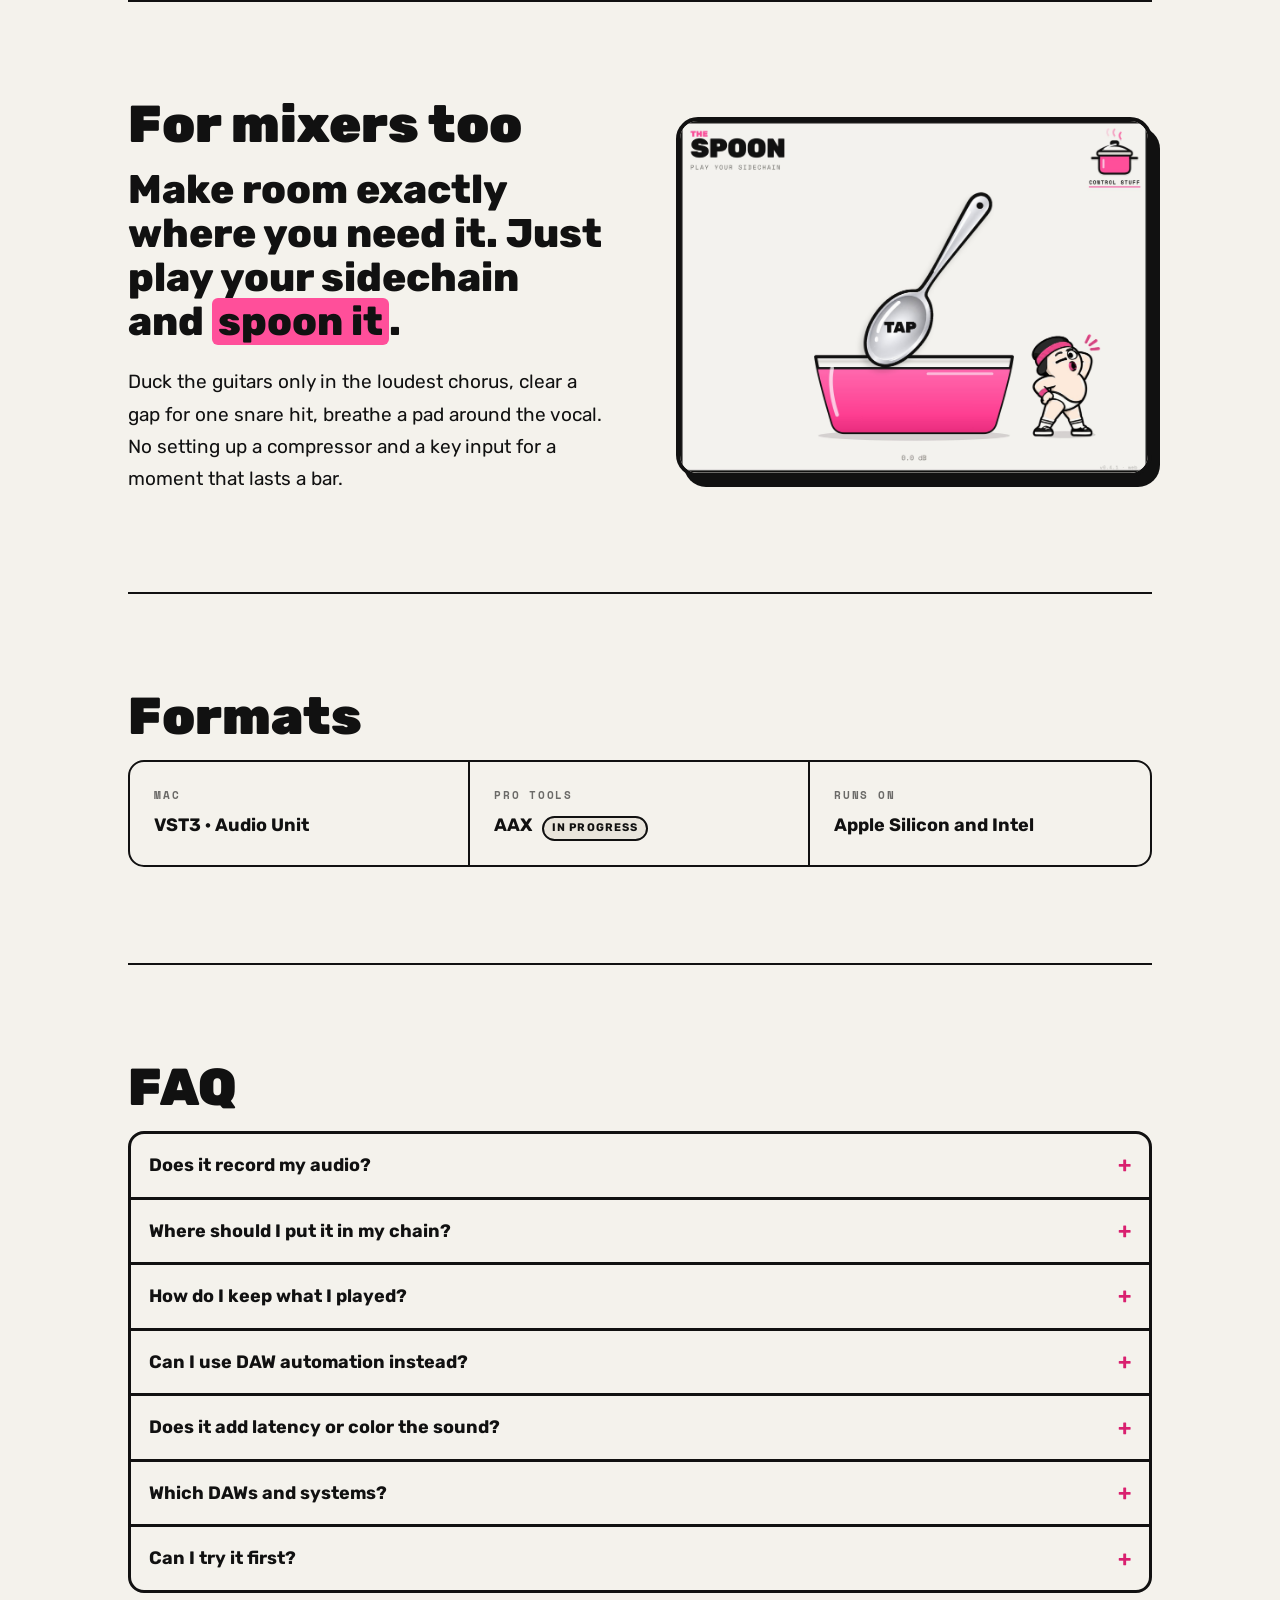
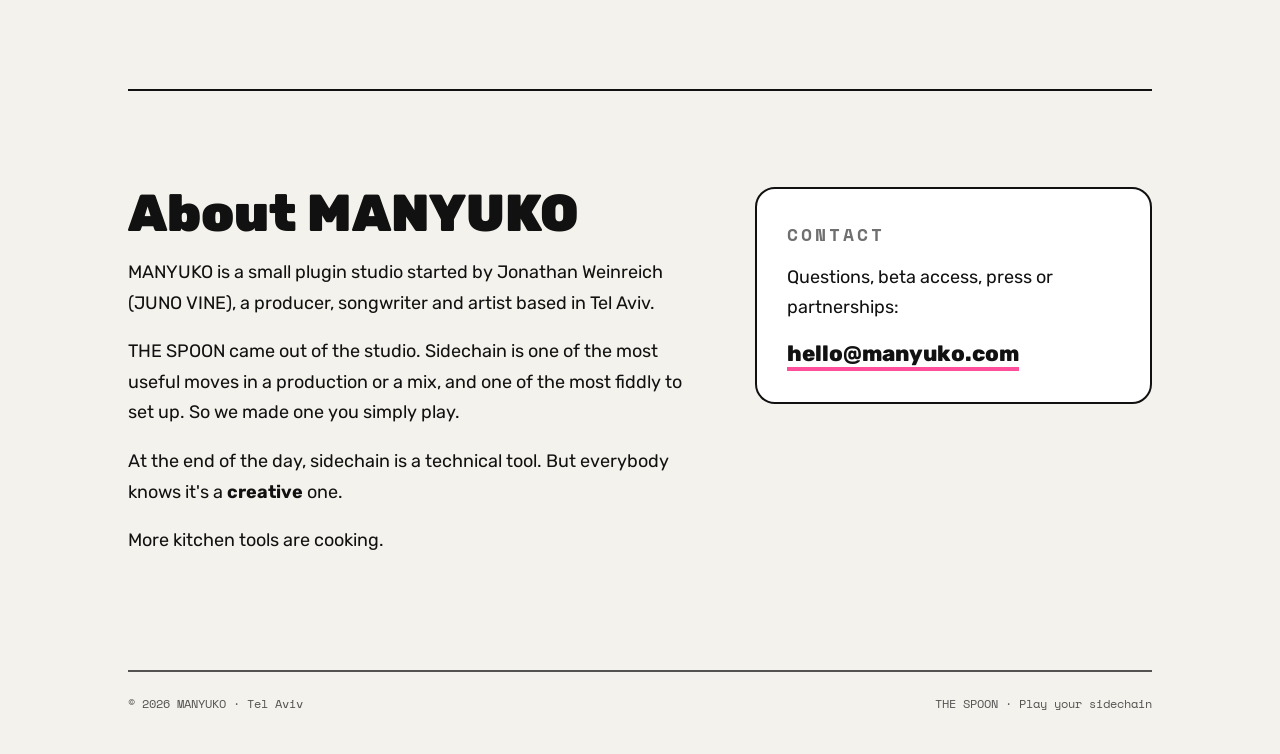
==== commit 923d732b: "Add FAQ section Co-Authored-By: Claude Opus 5.5 <noreply@anthropic.com> Claude-Session: https://clau" ====
--- a/index.html
+++ b/index.html
@@ -75,6 +75,14 @@
 .specs{display:grid;grid-template-columns:repeat(3,minmax(0,1fr));gap:0;border:3px solid var(--ink);border-radius:16px;overflow:hidden;margin:0}
 .specs div{padding:18px;border-right:3px solid var(--ink)}
 .specs div:last-child{border-right:0}
+.faq{border:3px solid var(--ink);border-radius:16px;overflow:hidden;margin:0}
+.faq details{border-top:3px solid var(--ink)}
+.faq details:first-child{border-top:0}
+.faq summary{list-style:none;cursor:pointer;padding:16px 52px 16px 18px;font-weight:700;position:relative}
+.faq summary::-webkit-details-marker{display:none}
+.faq summary::after{content:"+";position:absolute;right:18px;top:50%;transform:translateY(-50%);font-family:var(--display);font-size:22px;line-height:1;color:var(--jelly-deep)}
+.faq details[open] summary::after{content:"\2013"}
+.faq details p{margin:0;padding:0 18px 18px;color:var(--soft);max-width:68ch}
 .specs dt{font-size:11px;font-weight:700;letter-spacing:.16em;text-transform:uppercase;color:var(--soft);margin:0 0 6px}
 .specs dd{margin:0;font-weight:700}
 .pill{display:inline-block;font-size:11px;letter-spacing:.1em;text-transform:uppercase;border:2px solid var(--ink);border-radius:999px;padding:1px 8px;margin-left:6px;background:var(--paper-2)}
@@ -219,6 +227,19 @@
       </dl>
     </section>
 
+    <section id="faq" aria-labelledby="faq-h">
+      <h2 id="faq-h">FAQ</h2>
+      <div class="faq">
+        <details><summary>Does it record my audio?</summary><p>No. THE SPOON works live on whatever comes into it and only remembers your taps. Change anything before it and you hear the change right away.</p></details>
+        <details><summary>Where should I put it in my chain?</summary><p>Usually last. Everything before it dips; anything after it (a reverb, a delay, a distortion) won't follow the dip the same way.</p></details>
+        <details><summary>How do I keep what I played?</summary><p>Hit Rec and tap. Your taps are saved inside the plugin with your project, lock to your DAW's grid and stay editable.</p></details>
+        <details><summary>Can I use DAW automation instead?</summary><p>Yes. Draw the "Spoon" parameter in your automation lane, like any plugin.</p></details>
+        <details><summary>Does it add latency or color the sound?</summary><p>No. Zero added latency, and it only changes volume. When it's not dipping, your sound passes through untouched.</p></details>
+        <details><summary>Which DAWs and systems?</summary><p>Any Mac DAW that runs VST3 or Audio Unit: Ableton Live, Logic Pro, Cubase, Reaper, Bitwig and more. Apple Silicon and Intel. AAX for Pro Tools is in progress. No Windows version yet.</p></details>
+        <details><summary>Can I try it first?</summary><p>Yes, right here: the demo above runs the same engine as the plugin.</p></details>
+      </div>
+    </section>
+
     <section id="about" aria-labelledby="about-h">
       <div class="about">
         <div>
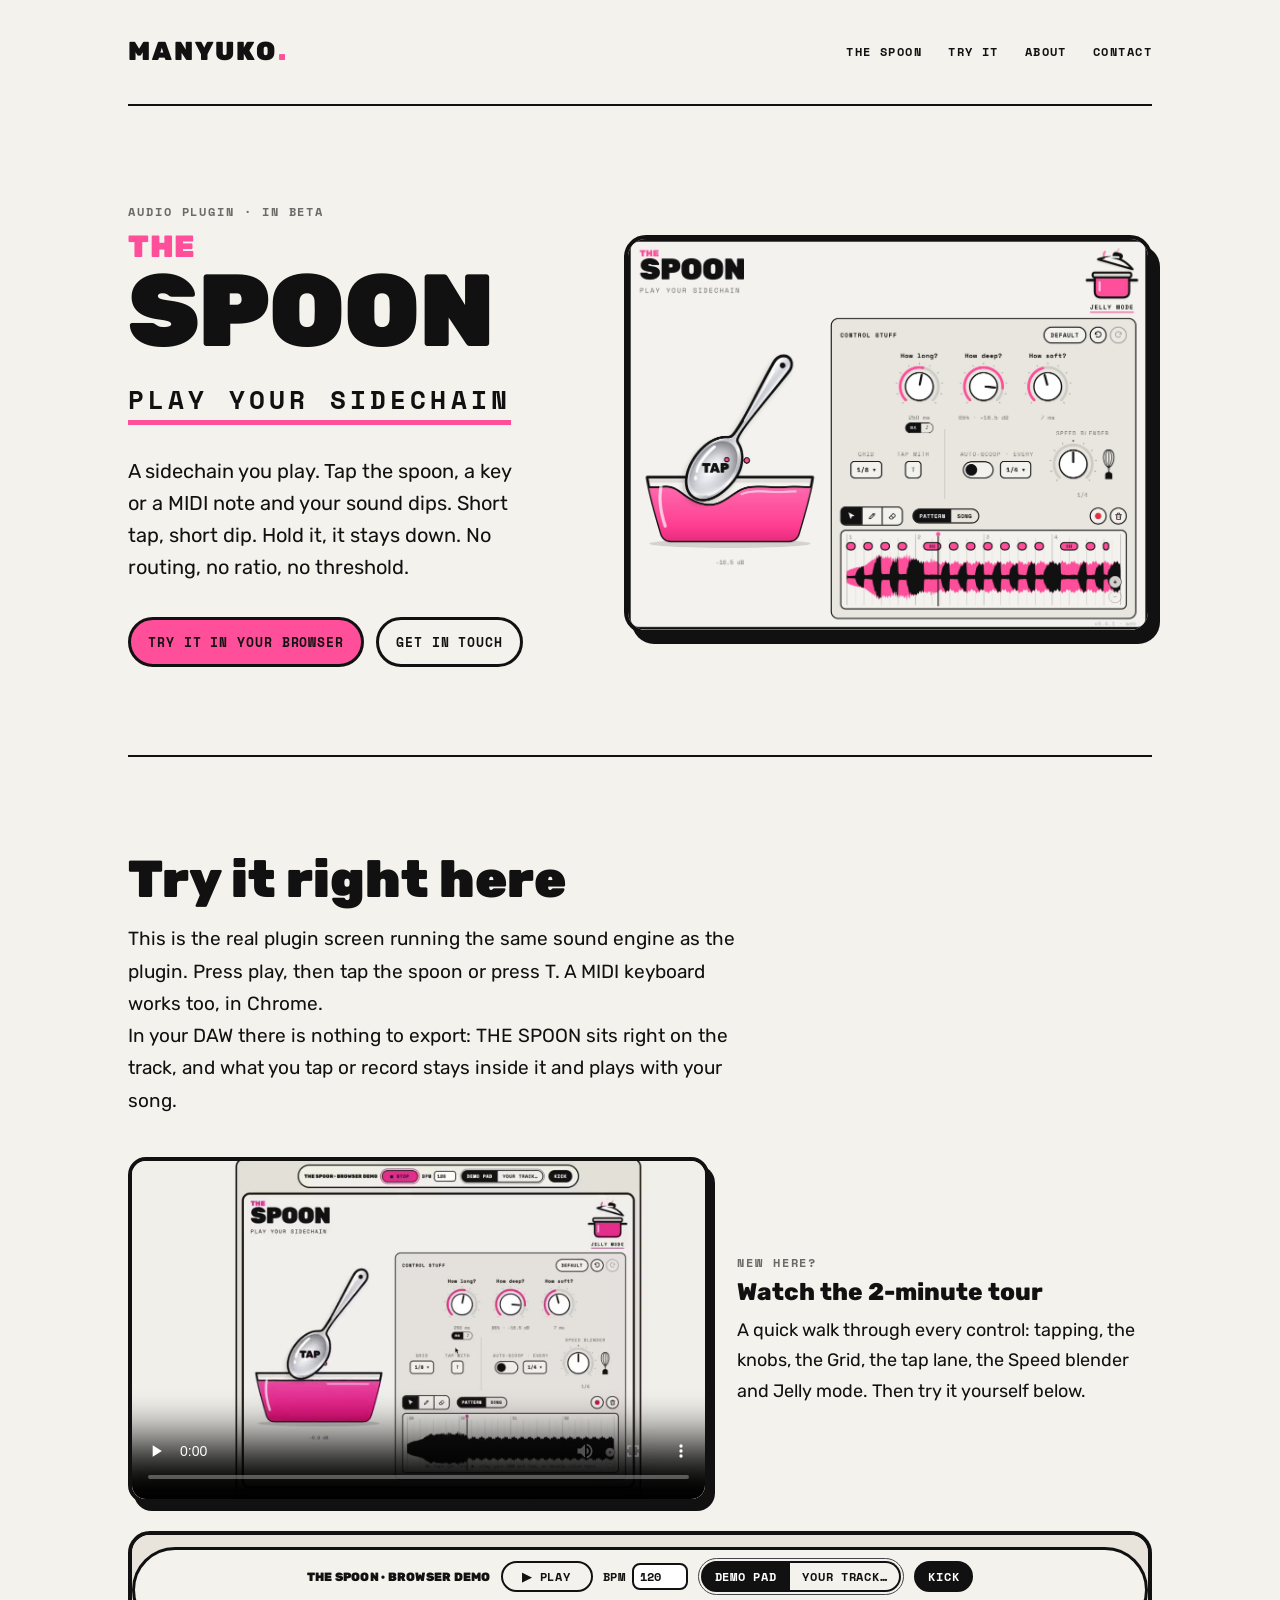
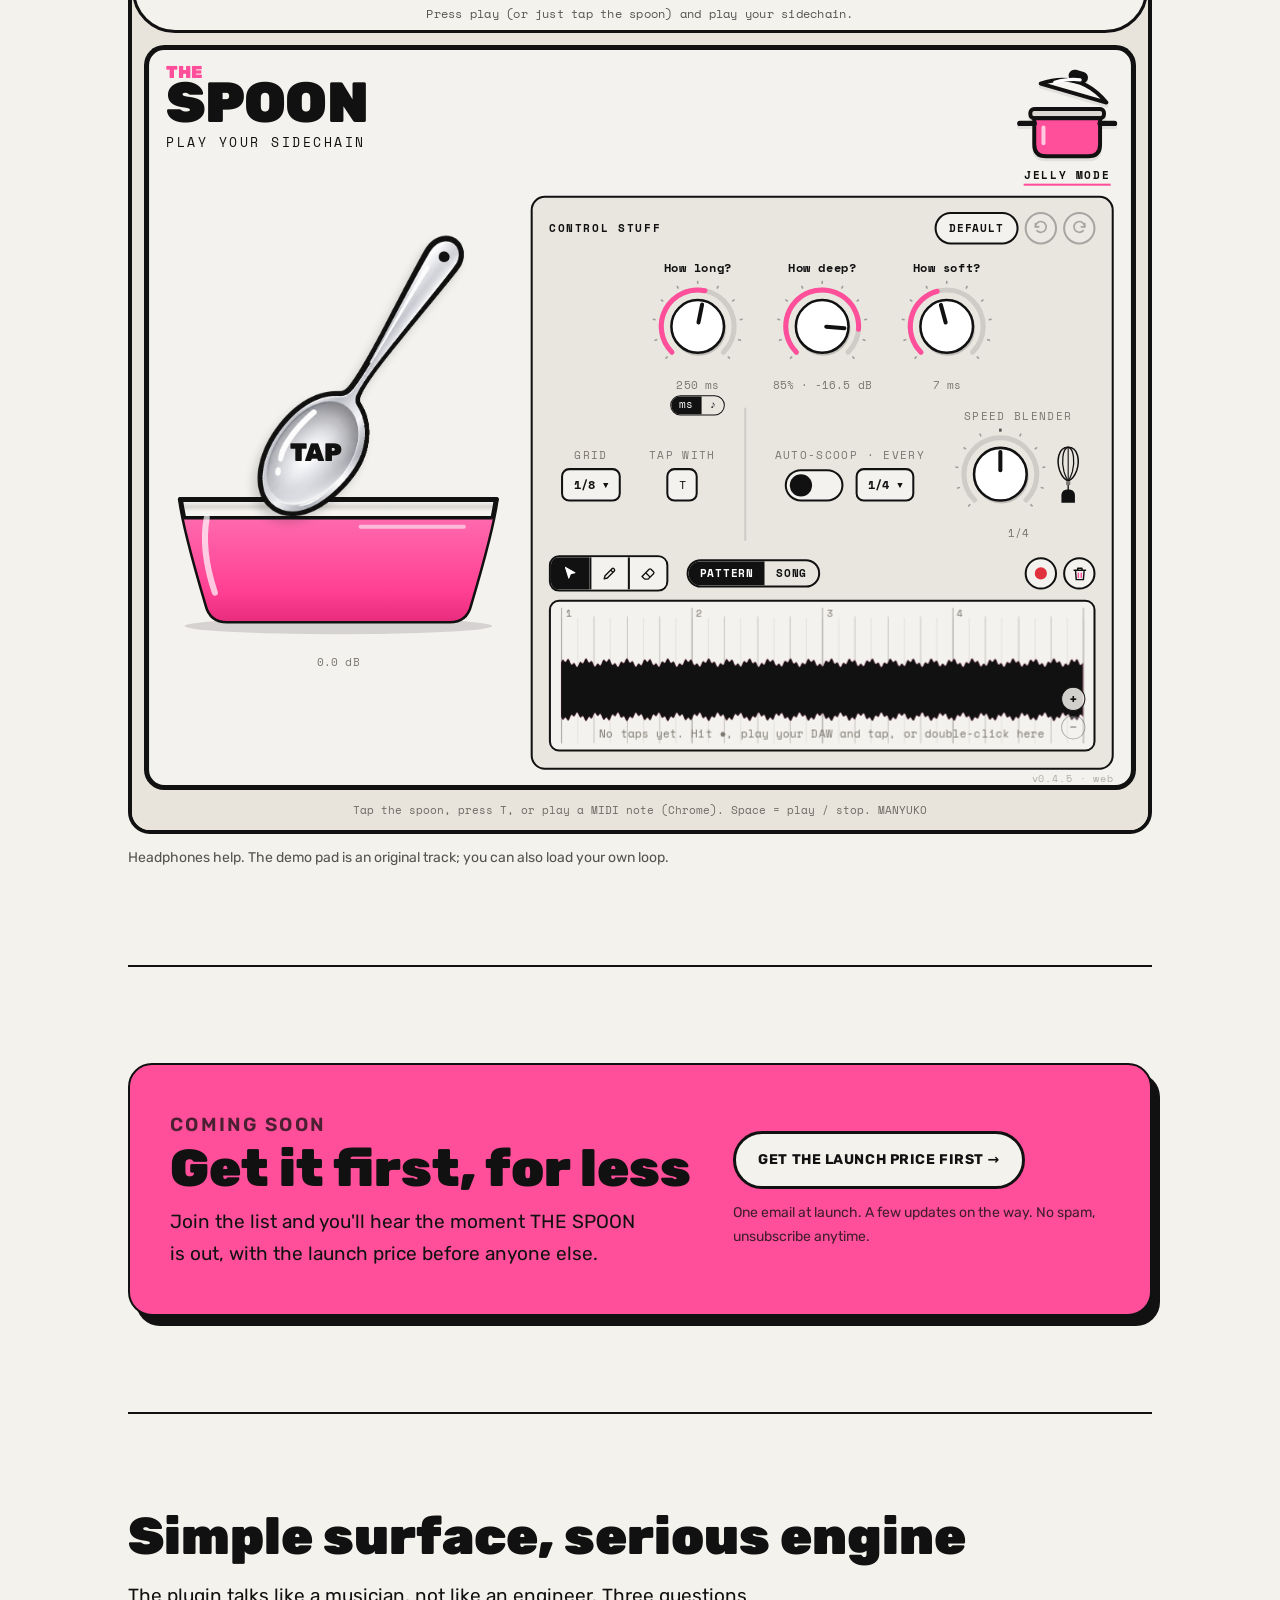
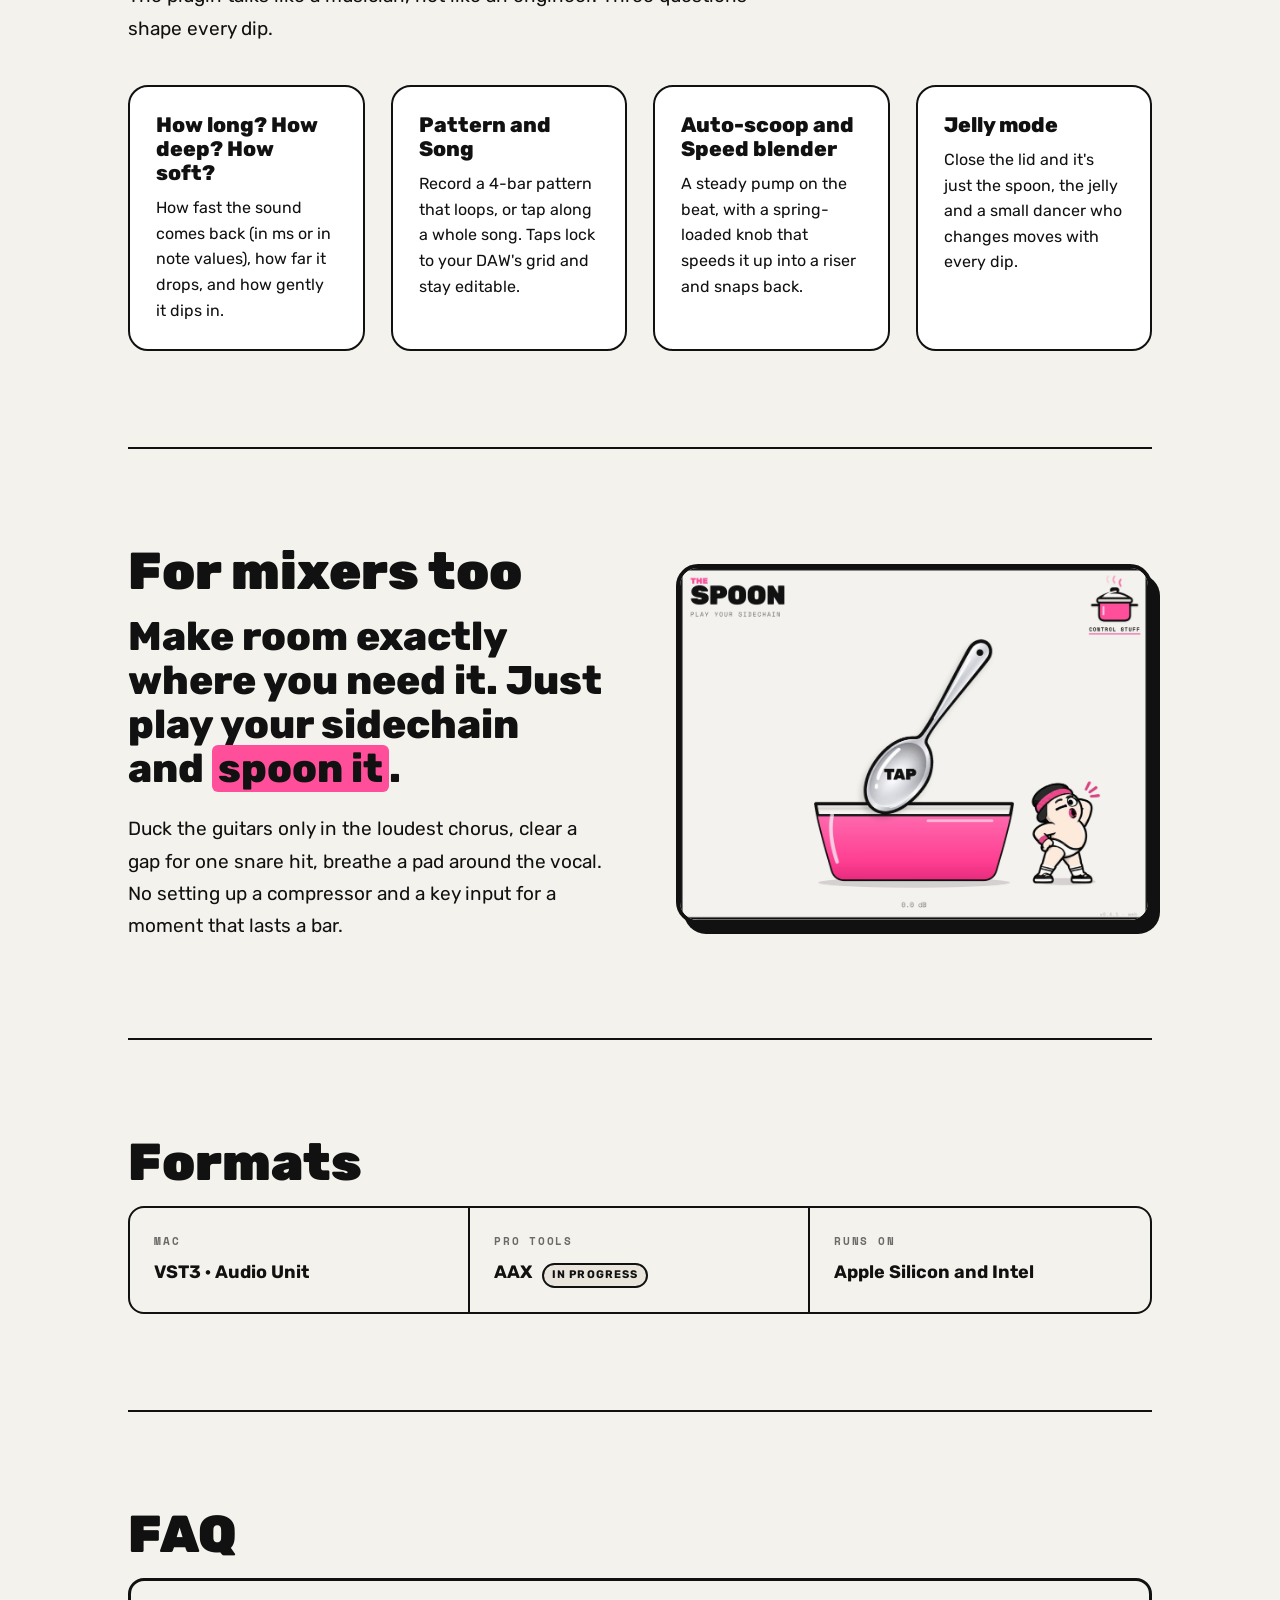
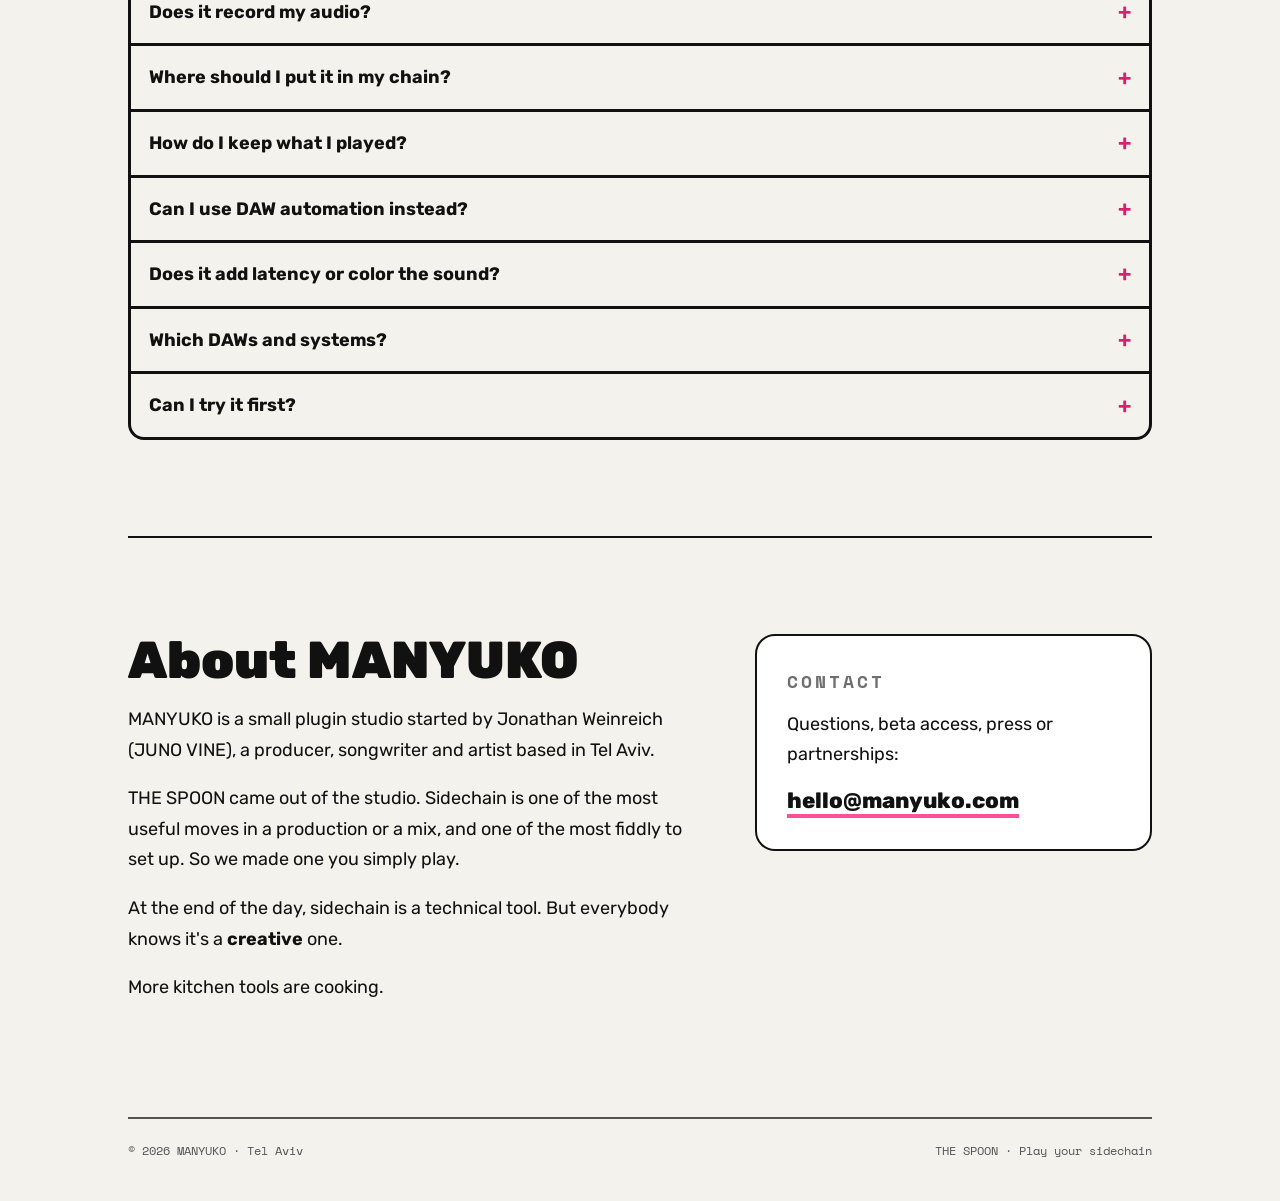
==== commit d54785c1: "Add launch-list signup section (Moonbase subscribe) below the demo Co-Authored-By: Claude Opus 5.5 <" ====
--- a/index.html
+++ b/index.html
@@ -150,6 +150,16 @@
 .hero{grid-template-columns:minmax(0,5.4fr) minmax(0,6.6fr)}
 .btn{padding:11px 17px;letter-spacing:.07em}
 @media (max-width:860px){.hero{grid-template-columns:1fr;padding:56px 0}}
+.notify{border:2px solid var(--ink);border-radius:24px;background:var(--jelly);padding:44px 40px;display:grid;grid-template-columns:minmax(0,7fr) minmax(0,5fr);gap:36px;align-items:center;box-shadow:8px 10px 0 var(--ink)}
+.notify h2{margin:0 0 12px}
+.notify p{margin:0;font-size:19px;max-width:40ch}
+.notify .btn{background:var(--paper);font-size:14px;padding:14px 22px}
+.notify small{display:block;font-family:var(--mono);font-size:12.5px;margin-top:12px;opacity:.8}
+.notify .kicker,.notify .btn,.notify small{font-family:var(--display)}
+.notify .kicker{letter-spacing:.12em;font-weight:600}
+.notify .btn{letter-spacing:.04em;font-weight:700}
+.notify small{font-size:14px}
+@media (max-width:860px){.notify{grid-template-columns:1fr;padding:32px 24px;gap:22px}}
 </style>
 </head>
 <body>
@@ -196,6 +206,21 @@
       <p class="demo-note"><span class="only-desk">Headphones help. The demo pad is an original track; you can also load your own loop.</span><span class="only-phone">Headphones help. Silent mode on? Turn it off to hear it.</span></p>
     </section>
 
+
+    <section id="notify" aria-labelledby="notify-h">
+      <div class="notify">
+        <div>
+          <p class="kicker" style="opacity:.75">Coming soon</p>
+          <h2 id="notify-h">Get it first, for less</h2>
+          <p>Join the list and you'll hear the moment THE SPOON is out, with the launch price before anyone else.</p>
+        </div>
+        <div>
+          <a class="btn" href="https://manyuko.moonbase.sh/subscribe" target="_blank" rel="noopener">Get the launch price first &rarr;</a>
+          <small>One email at launch. A few updates on the way. No spam, unsubscribe anytime.</small>
+        </div>
+      </div>
+    </section>
+
     <section aria-labelledby="how-h">
       <h2 id="how-h">Simple surface, serious engine</h2>
       <p class="sub">The plugin talks like a musician, not like an engineer. Three questions shape every dip.</p>
@@ -233,7 +258,7 @@
         <details><summary>Does it record my audio?</summary><p>No. THE SPOON works live on whatever comes into it and only remembers your taps. Change anything before it and you hear the change right away.</p></details>
         <details><summary>Where should I put it in my chain?</summary><p>Usually last. Everything before it dips; anything after it (a reverb, a delay, a distortion) won't follow the dip the same way.</p></details>
         <details><summary>How do I keep what I played?</summary><p>Hit Rec and tap. Your taps are saved inside the plugin with your project, lock to your DAW's grid and stay editable.</p></details>
-        <details><summary>Can I use DAW automation instead?</summary><p>Yes. Draw the "Spoon" parameter in your automation lane, like any plugin.</p></details>
+        <details><summary>Can I use DAW automation instead?</summary><p>Yes. Set your track to Write (or Touch / Latch) and just tap: every dip is recorded as automation. You can also draw the "Spoon" parameter by hand.</p></details>
         <details><summary>Does it add latency or color the sound?</summary><p>No. Zero added latency, and it only changes volume. When it's not dipping, your sound passes through untouched.</p></details>
         <details><summary>Which DAWs and systems?</summary><p>Any Mac DAW that runs VST3 or Audio Unit: Ableton Live, Logic Pro, Cubase, Reaper, Bitwig and more. Apple Silicon and Intel. AAX for Pro Tools is in progress. No Windows version yet.</p></details>
         <details><summary>Can I try it first?</summary><p>Yes, right here: the demo above runs the same engine as the plugin.</p></details>
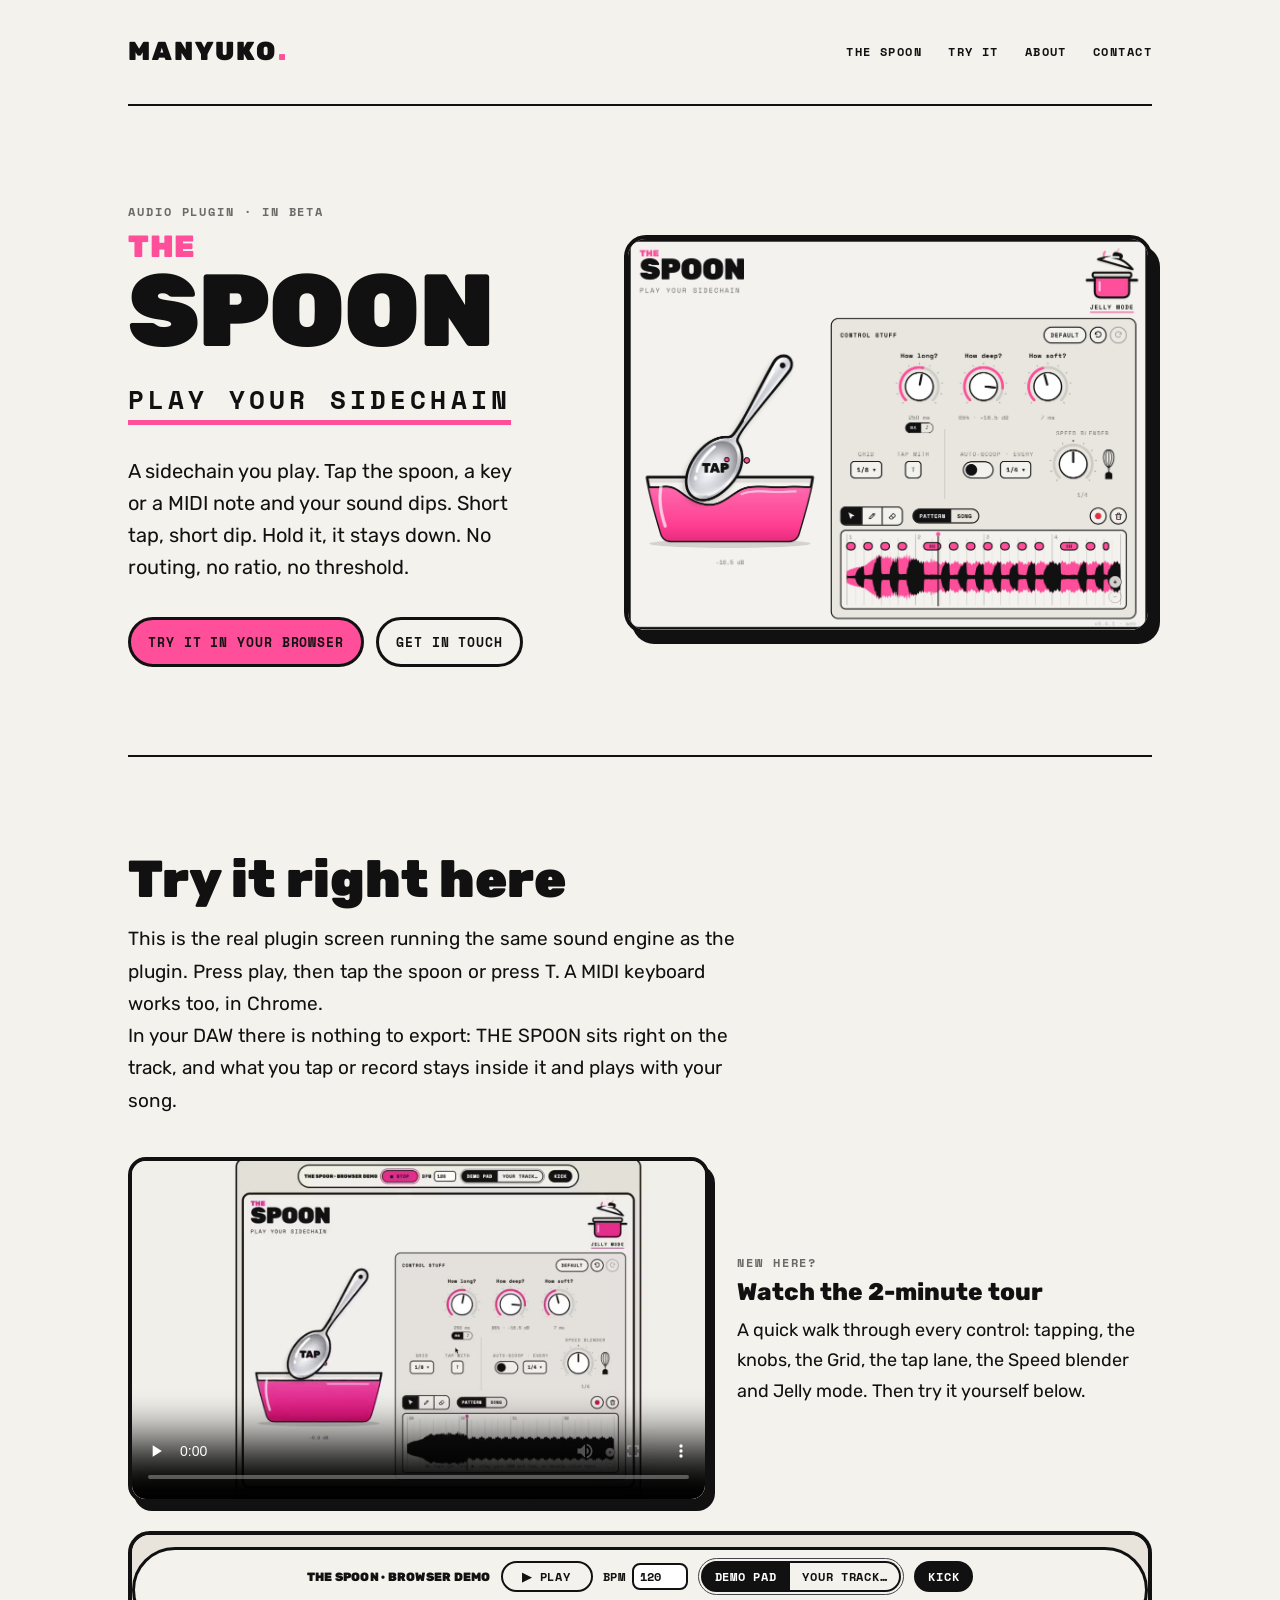
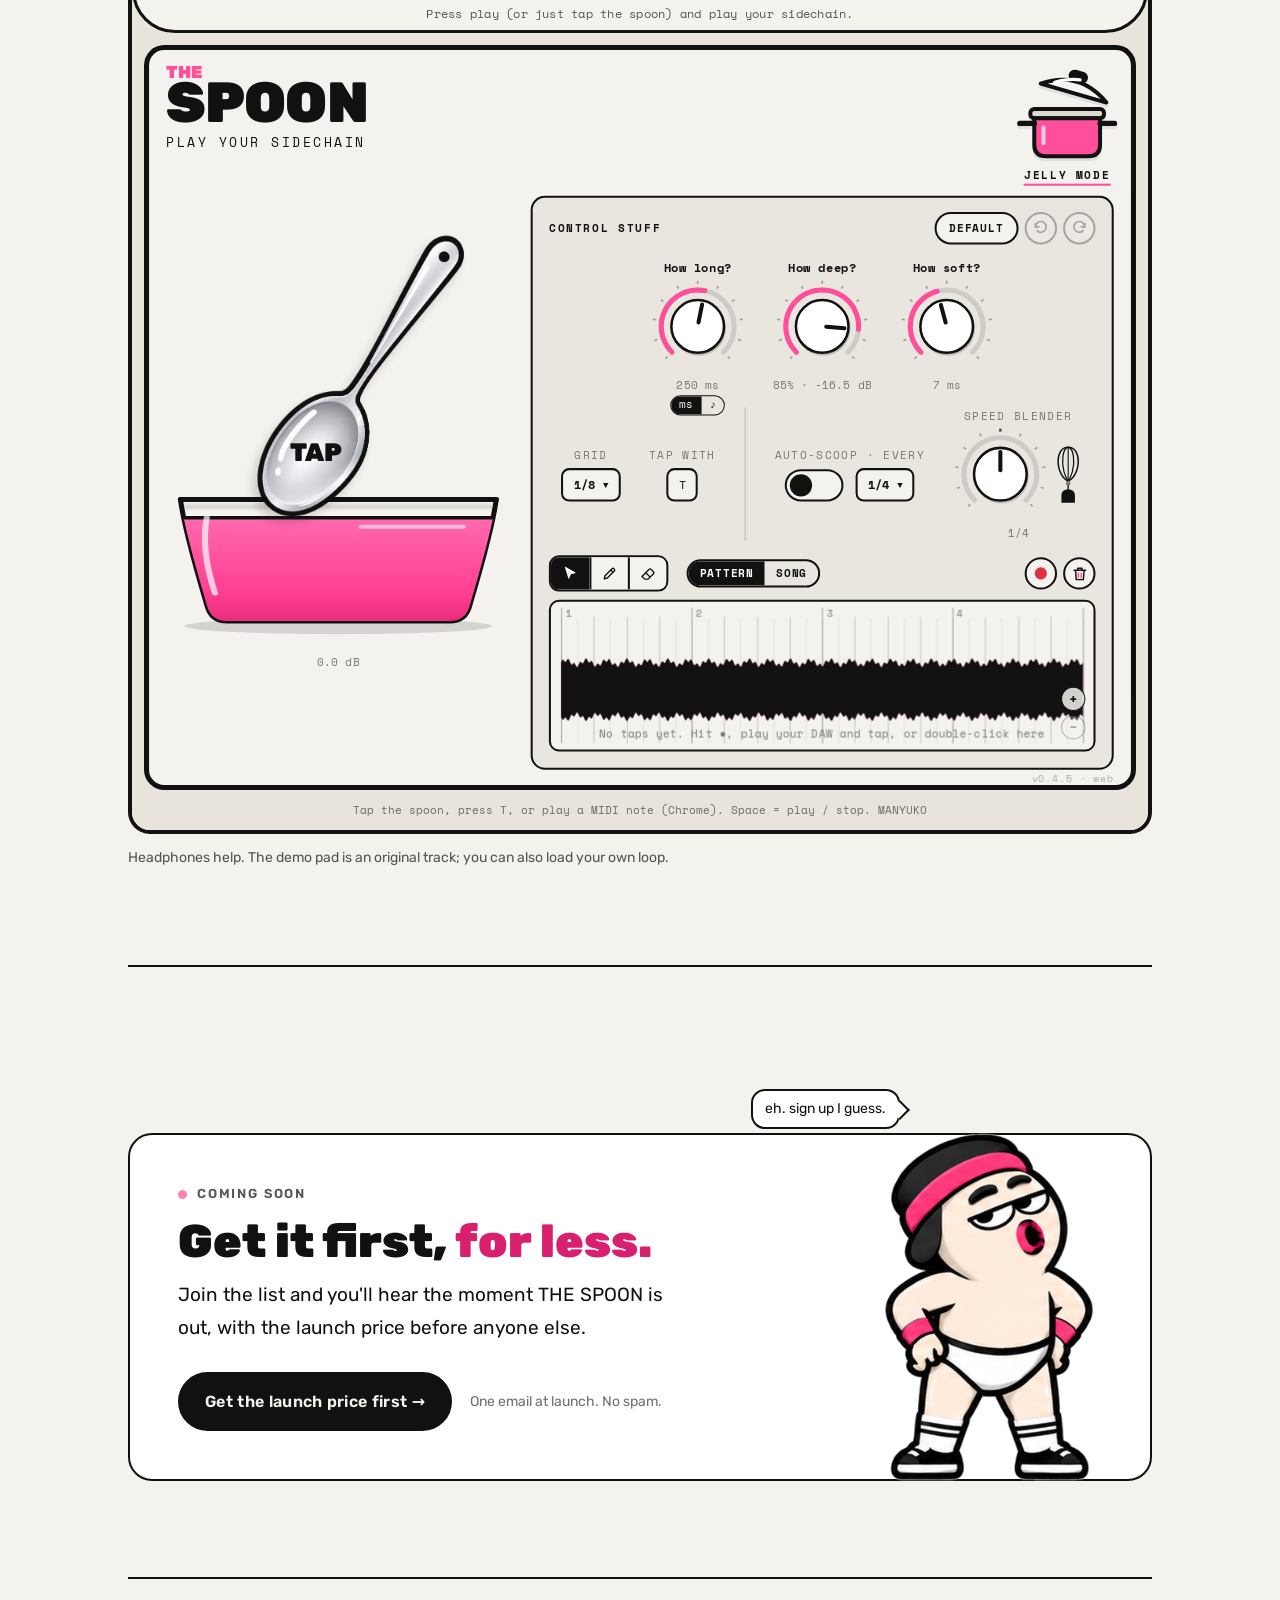
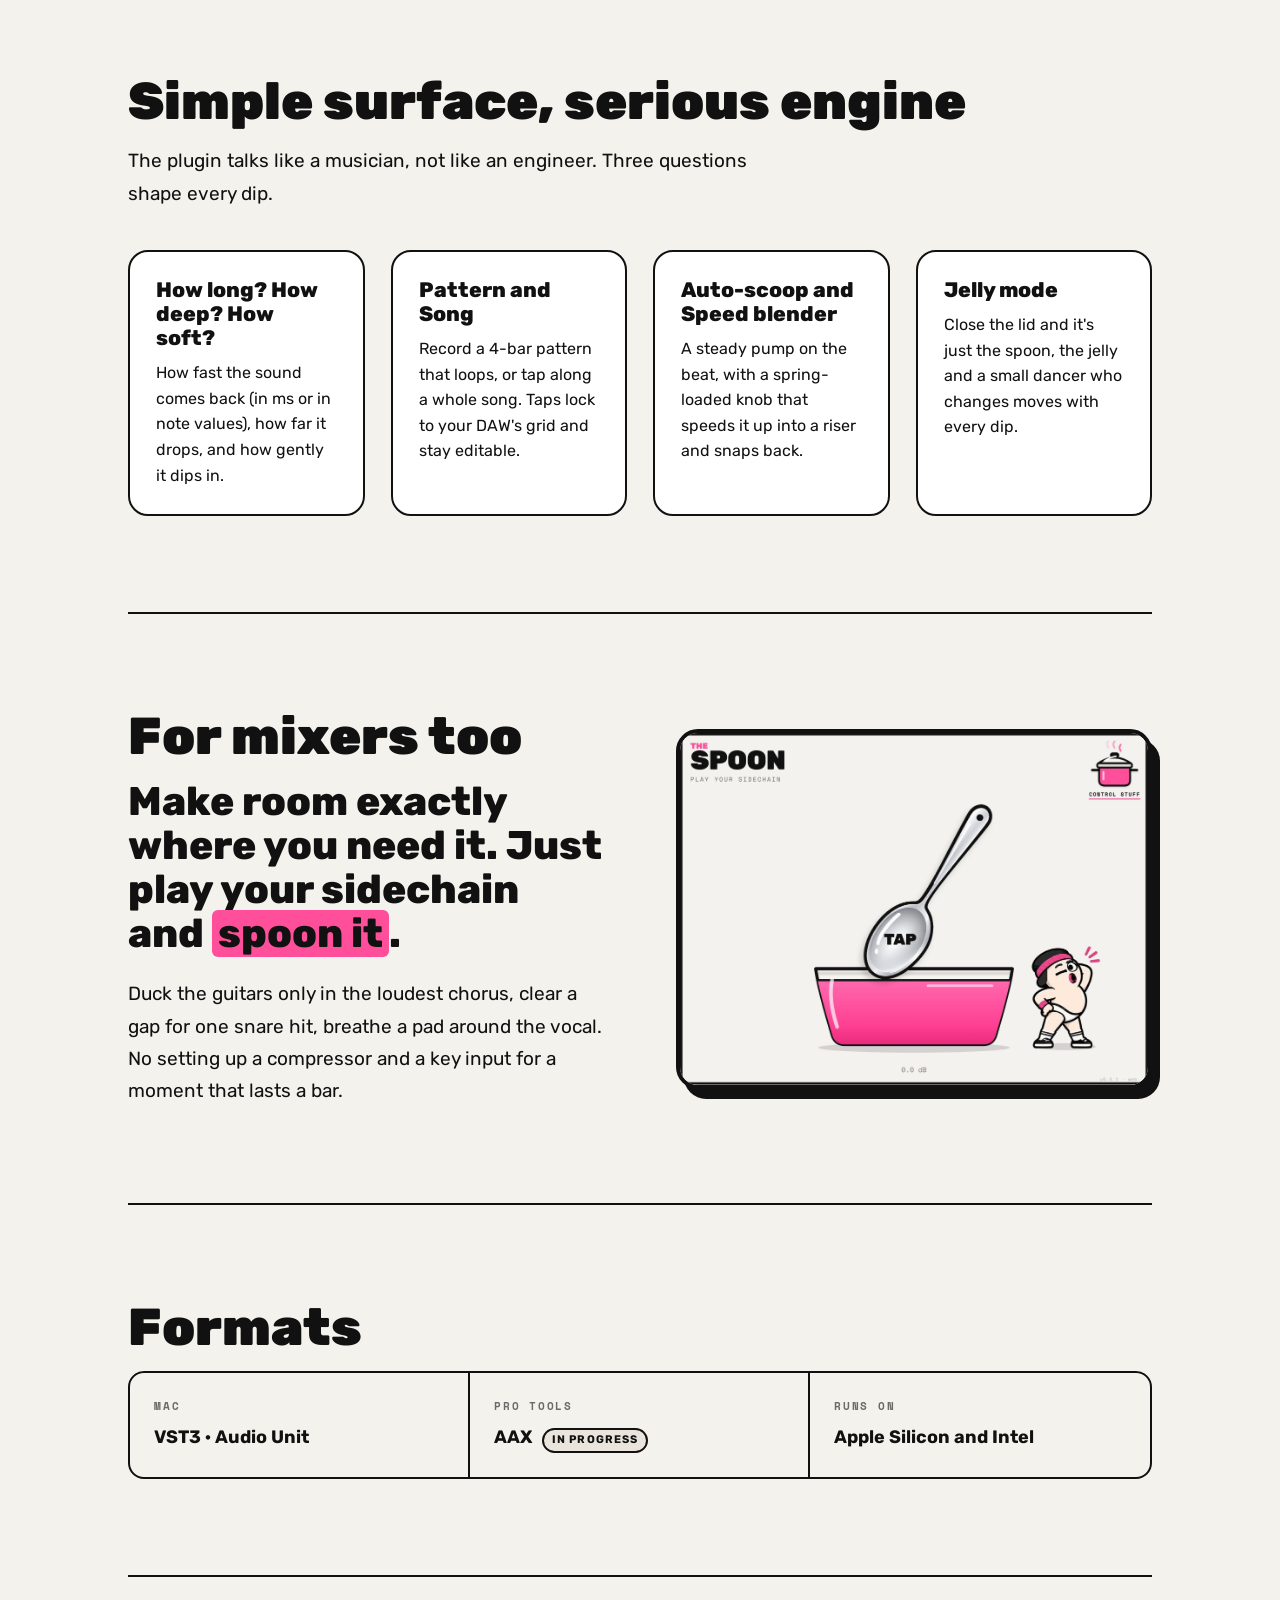
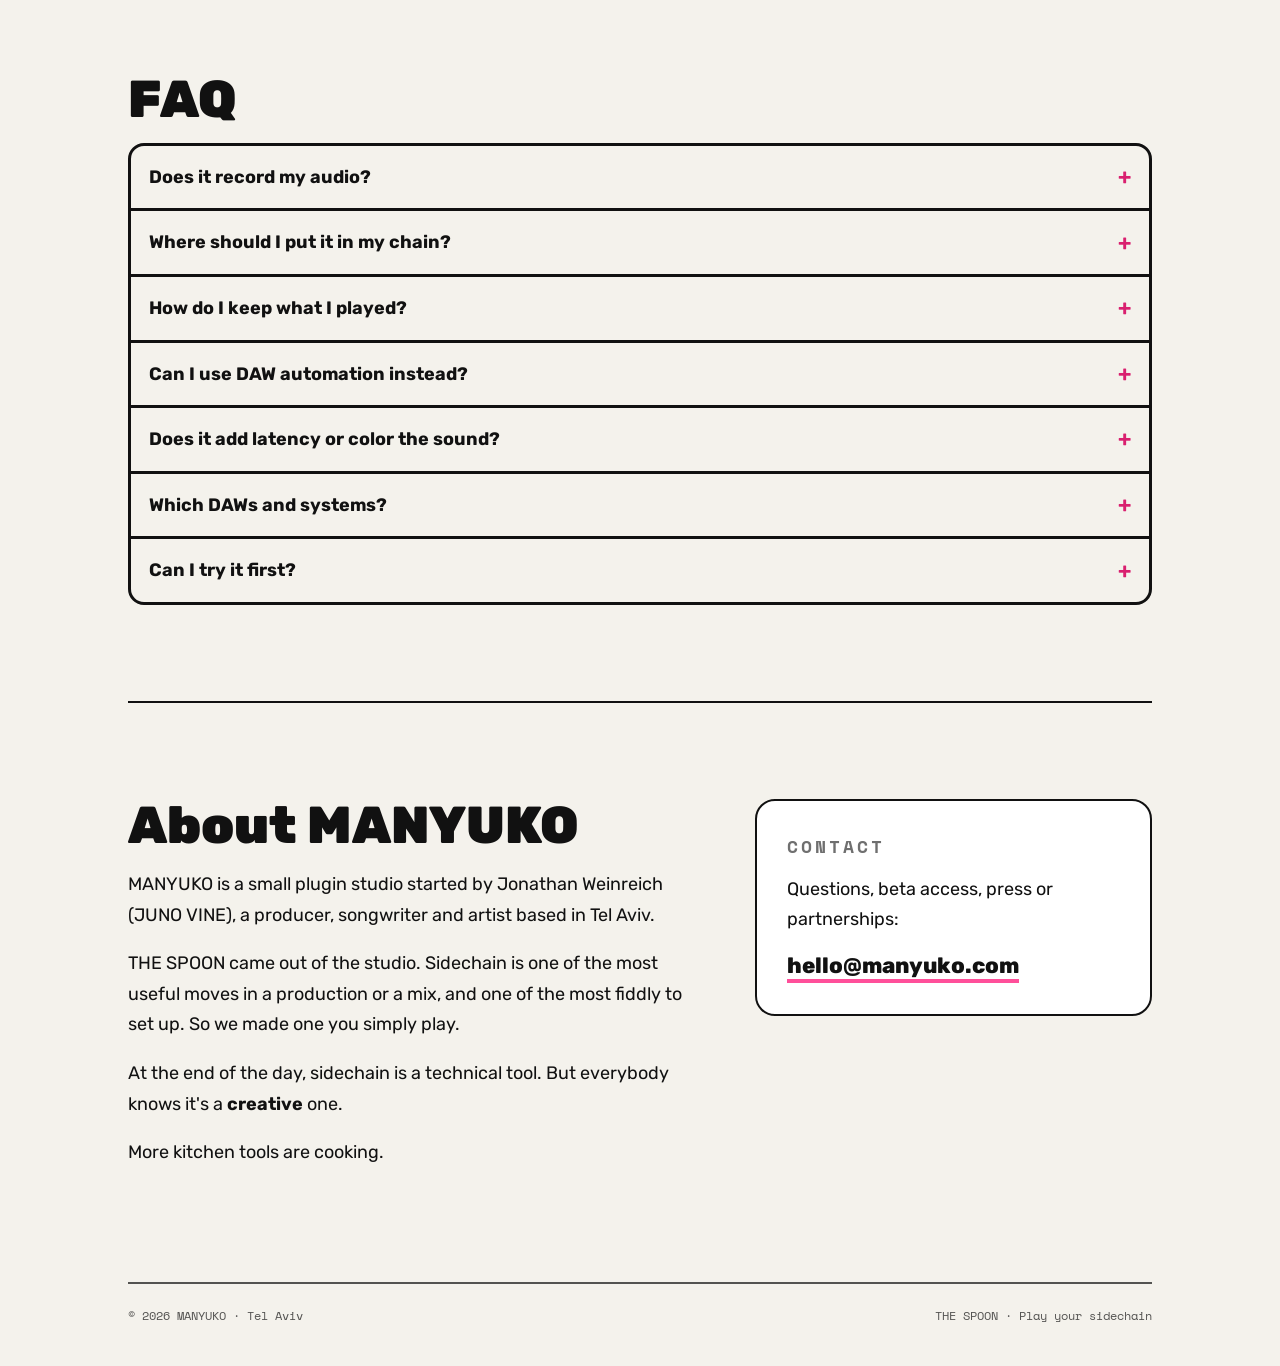
==== commit e3fbd377: "Signup section: finer white card with the bored MANYUKO mascot Co-Authored-By: Claude Opus 5.5 <nore" ====
--- a/index.html
+++ b/index.html
@@ -150,16 +150,21 @@
 .hero{grid-template-columns:minmax(0,5.4fr) minmax(0,6.6fr)}
 .btn{padding:11px 17px;letter-spacing:.07em}
 @media (max-width:860px){.hero{grid-template-columns:1fr;padding:56px 0}}
-.notify{border:2px solid var(--ink);border-radius:24px;background:var(--jelly);padding:44px 40px;display:grid;grid-template-columns:minmax(0,7fr) minmax(0,5fr);gap:36px;align-items:center;box-shadow:8px 10px 0 var(--ink)}
-.notify h2{margin:0 0 12px}
-.notify p{margin:0;font-size:19px;max-width:40ch}
-.notify .btn{background:var(--paper);font-size:14px;padding:14px 22px}
-.notify small{display:block;font-family:var(--mono);font-size:12.5px;margin-top:12px;opacity:.8}
-.notify .kicker,.notify .btn,.notify small{font-family:var(--display)}
-.notify .kicker{letter-spacing:.12em;font-weight:600}
-.notify .btn{letter-spacing:.04em;font-weight:700}
-.notify small{font-size:14px}
-@media (max-width:860px){.notify{grid-template-columns:1fr;padding:32px 24px;gap:22px}}
+.notify{position:relative;border:2px solid var(--ink);border-radius:24px;background:#fff;padding:48px 300px 48px 48px;margin-top:70px}
+.notify .kicker{display:flex;align-items:center;gap:10px;font-family:var(--display);font-weight:600;letter-spacing:.14em;font-size:13px;opacity:.7;margin:0 0 14px}
+.notify .kicker::before{content:"";width:9px;height:9px;border-radius:50%;background:var(--jelly)}
+.notify h2{font-size:clamp(32px,3.8vw,46px);margin:0 0 14px}
+.notify h2 em{font-style:normal;color:var(--jelly-deep)}
+.notify p{margin:0 0 28px;font-size:19px;max-width:42ch}
+.notify .row{display:flex;align-items:center;gap:18px;flex-wrap:wrap}
+.notify .btn{font-family:var(--display);font-weight:600;letter-spacing:.02em;text-transform:none;font-size:16px;background:var(--ink);color:var(--paper);border-color:var(--ink);padding:13px 24px}
+.notify .btn:hover{background:var(--jelly-deep);border-color:var(--jelly-deep)}
+.notify small{font-family:var(--display);font-size:14px;opacity:.6}
+.notify .mascot{position:absolute;right:56px;bottom:-2px;width:210px;margin:0;pointer-events:none}
+.notify .mascot img{width:100%;height:auto}
+.notify .meh{position:absolute;right:250px;top:-46px;font-family:var(--display);font-size:14px;background:#fff;border:2px solid var(--ink);border-radius:14px;padding:6px 12px;white-space:nowrap}
+.notify .meh::after{content:"";position:absolute;right:-9px;bottom:10px;width:12px;height:12px;background:#fff;border-right:2px solid var(--ink);border-bottom:2px solid var(--ink);transform:rotate(-45deg)}
+@media (max-width:860px){.notify{padding:36px 24px 350px;margin-top:40px}.notify .mascot{right:50%;transform:translateX(50%);width:170px}.notify .meh{right:50%;left:auto;top:auto;bottom:296px;transform:translateX(50%)}.notify .meh::after{right:auto;left:50%;bottom:-8px;transform:translateX(-50%) rotate(45deg)}}
 </style>
 </head>
 <body>
@@ -209,15 +214,15 @@
 
     <section id="notify" aria-labelledby="notify-h">
       <div class="notify">
-        <div>
-          <p class="kicker" style="opacity:.75">Coming soon</p>
-          <h2 id="notify-h">Get it first, for less</h2>
-          <p>Join the list and you'll hear the moment THE SPOON is out, with the launch price before anyone else.</p>
-        </div>
-        <div>
+        <p class="kicker">Coming soon</p>
+        <h2 id="notify-h">Get it first, <em>for less.</em></h2>
+        <p>Join the list and you'll hear the moment THE SPOON is out, with the launch price before anyone else.</p>
+        <div class="row">
           <a class="btn" href="https://manyuko.moonbase.sh/subscribe" target="_blank" rel="noopener">Get the launch price first &rarr;</a>
-          <small>One email at launch. A few updates on the way. No spam, unsubscribe anytime.</small>
-        </div>
+          <small>One email at launch. No spam.</small>
+        </div>
+        <span class="meh" aria-hidden="true">eh. sign up I guess.</span>
+        <figure class="mascot"><img src="img/manyuko-bored.png" width="520" height="863" alt="" loading="lazy"></figure>
       </div>
     </section>
 
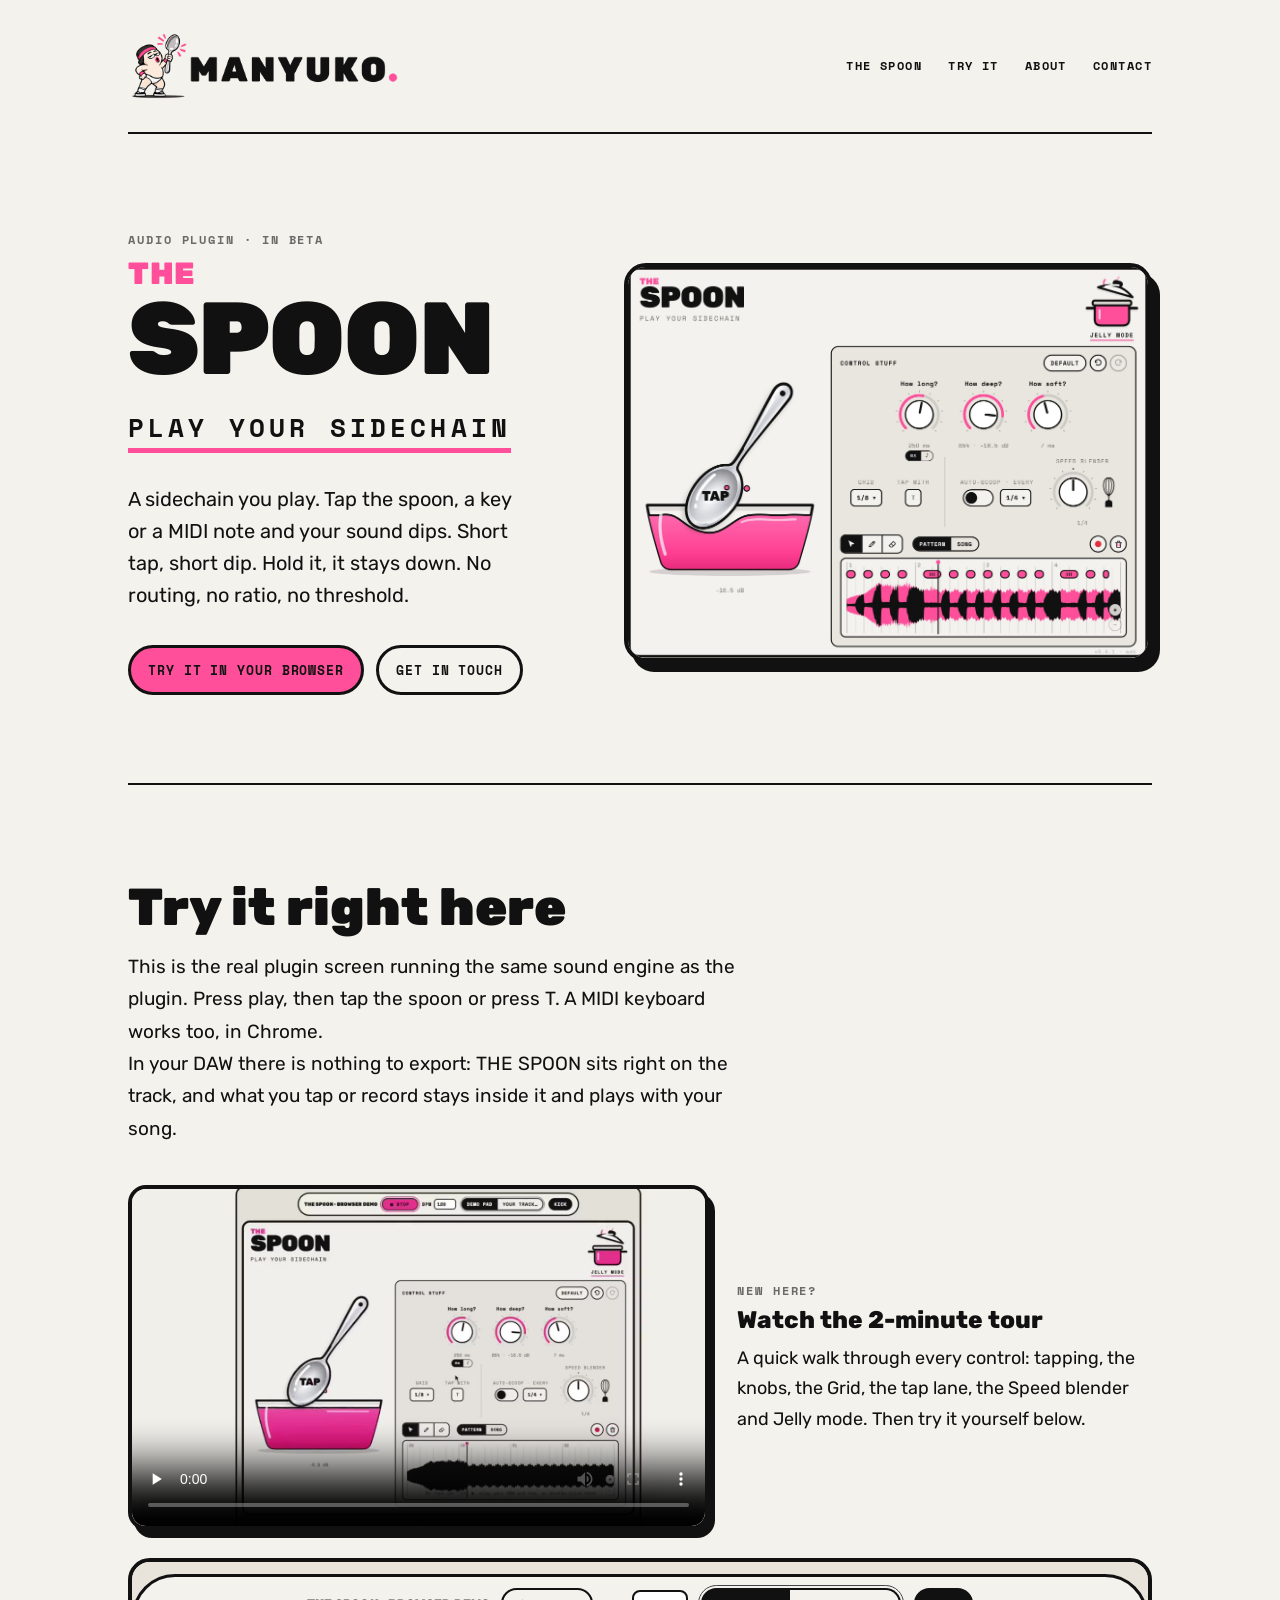
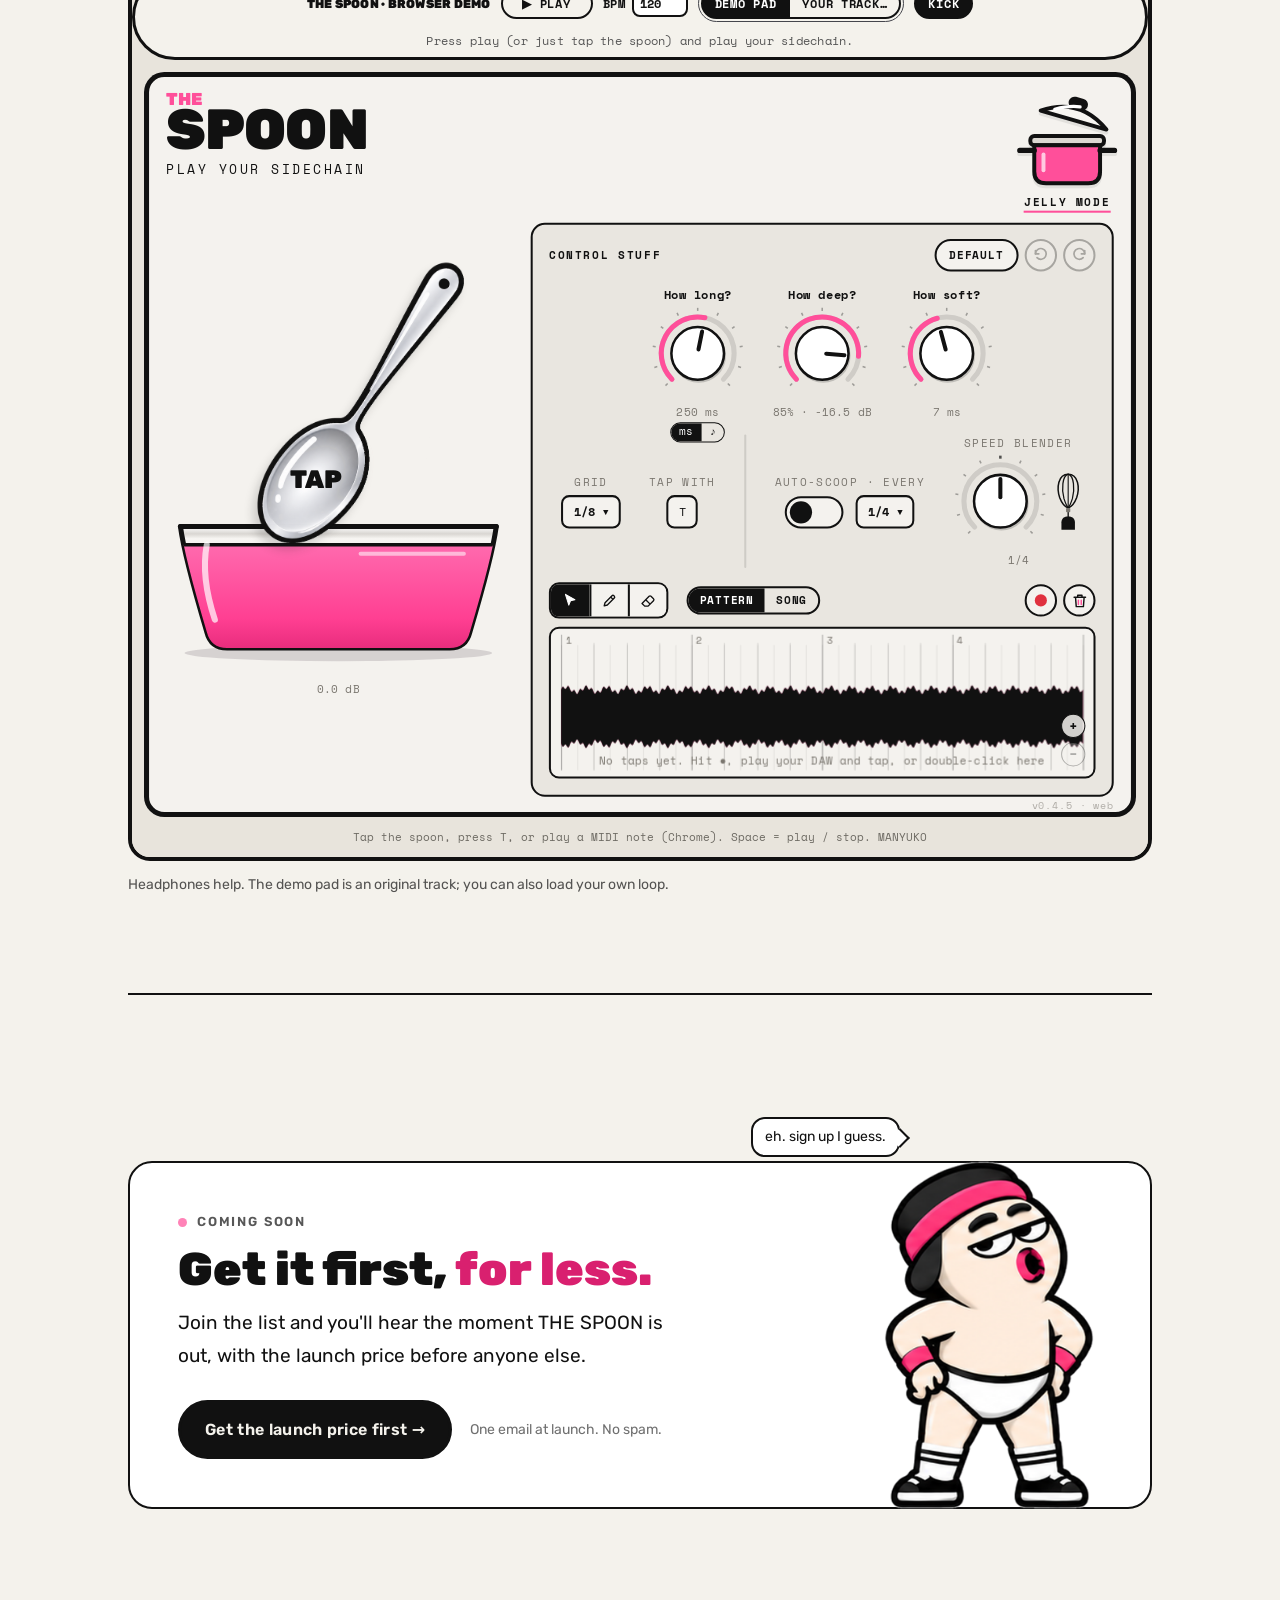
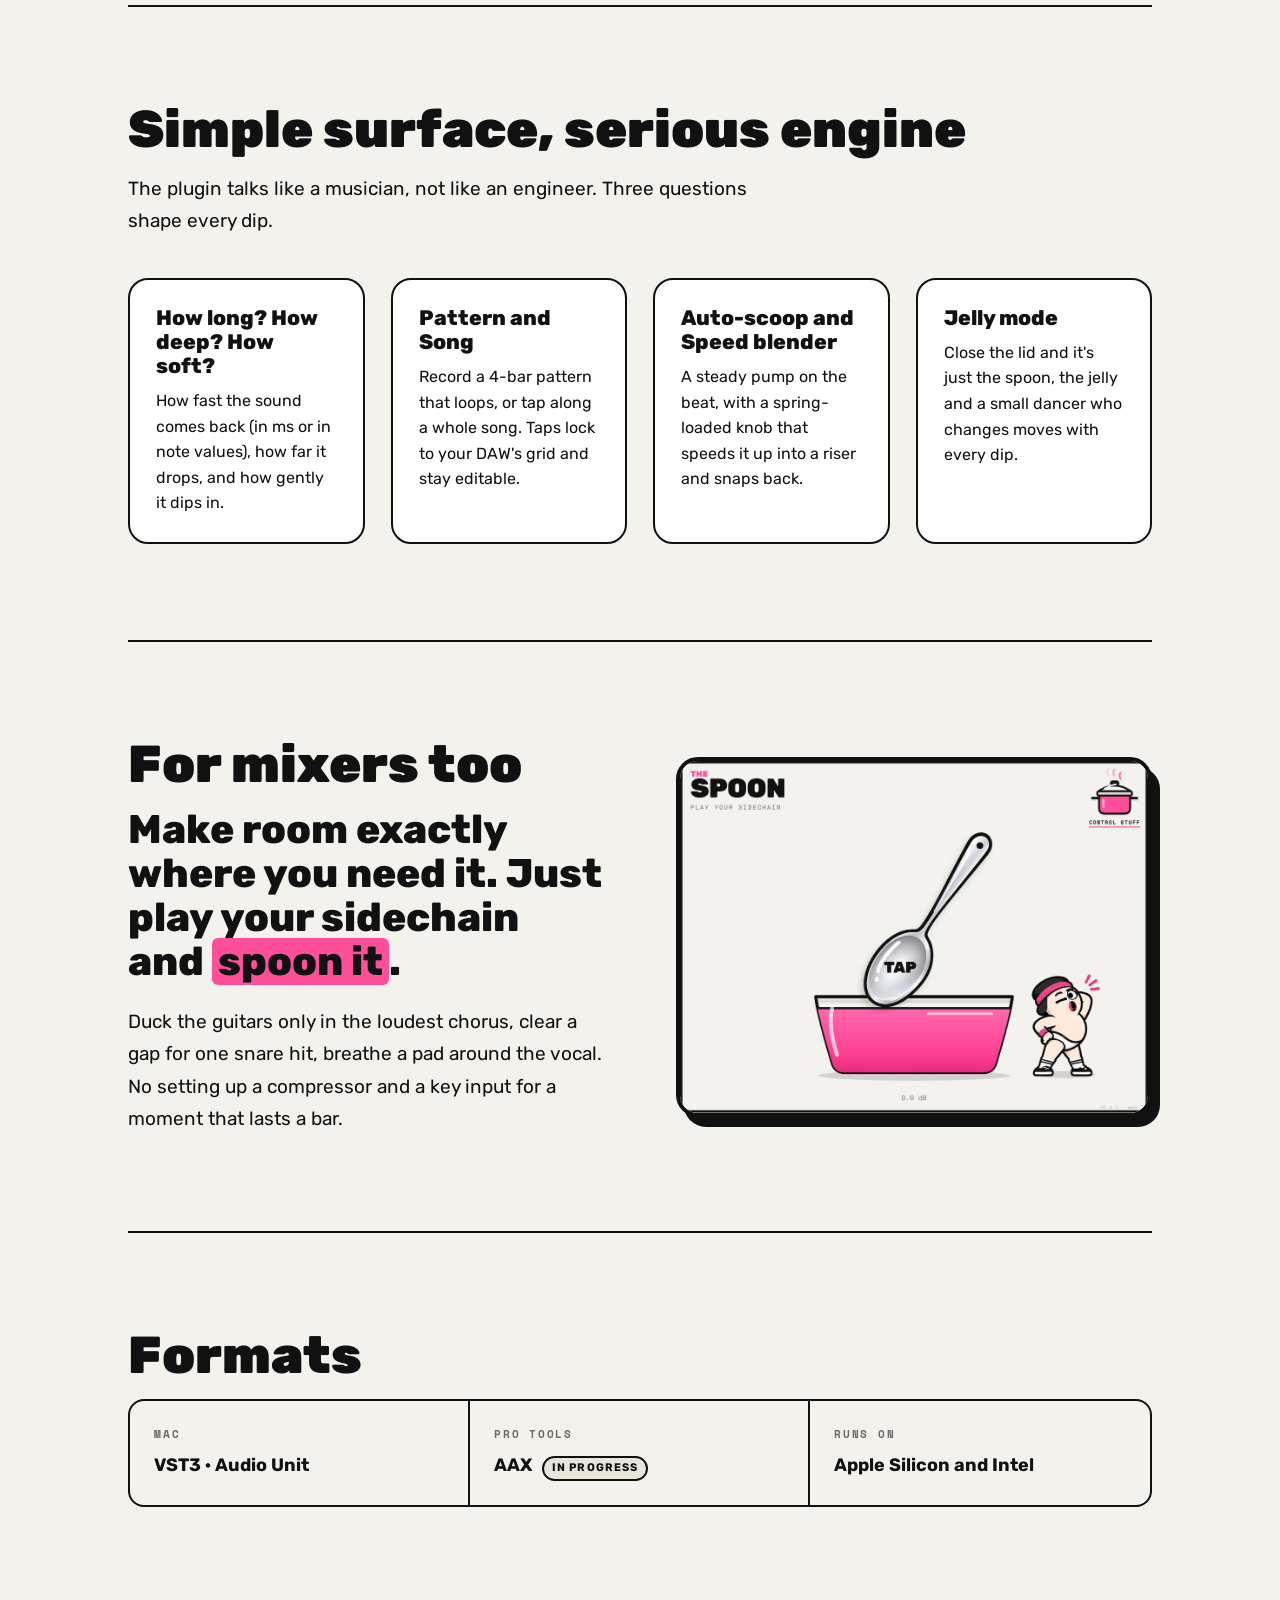
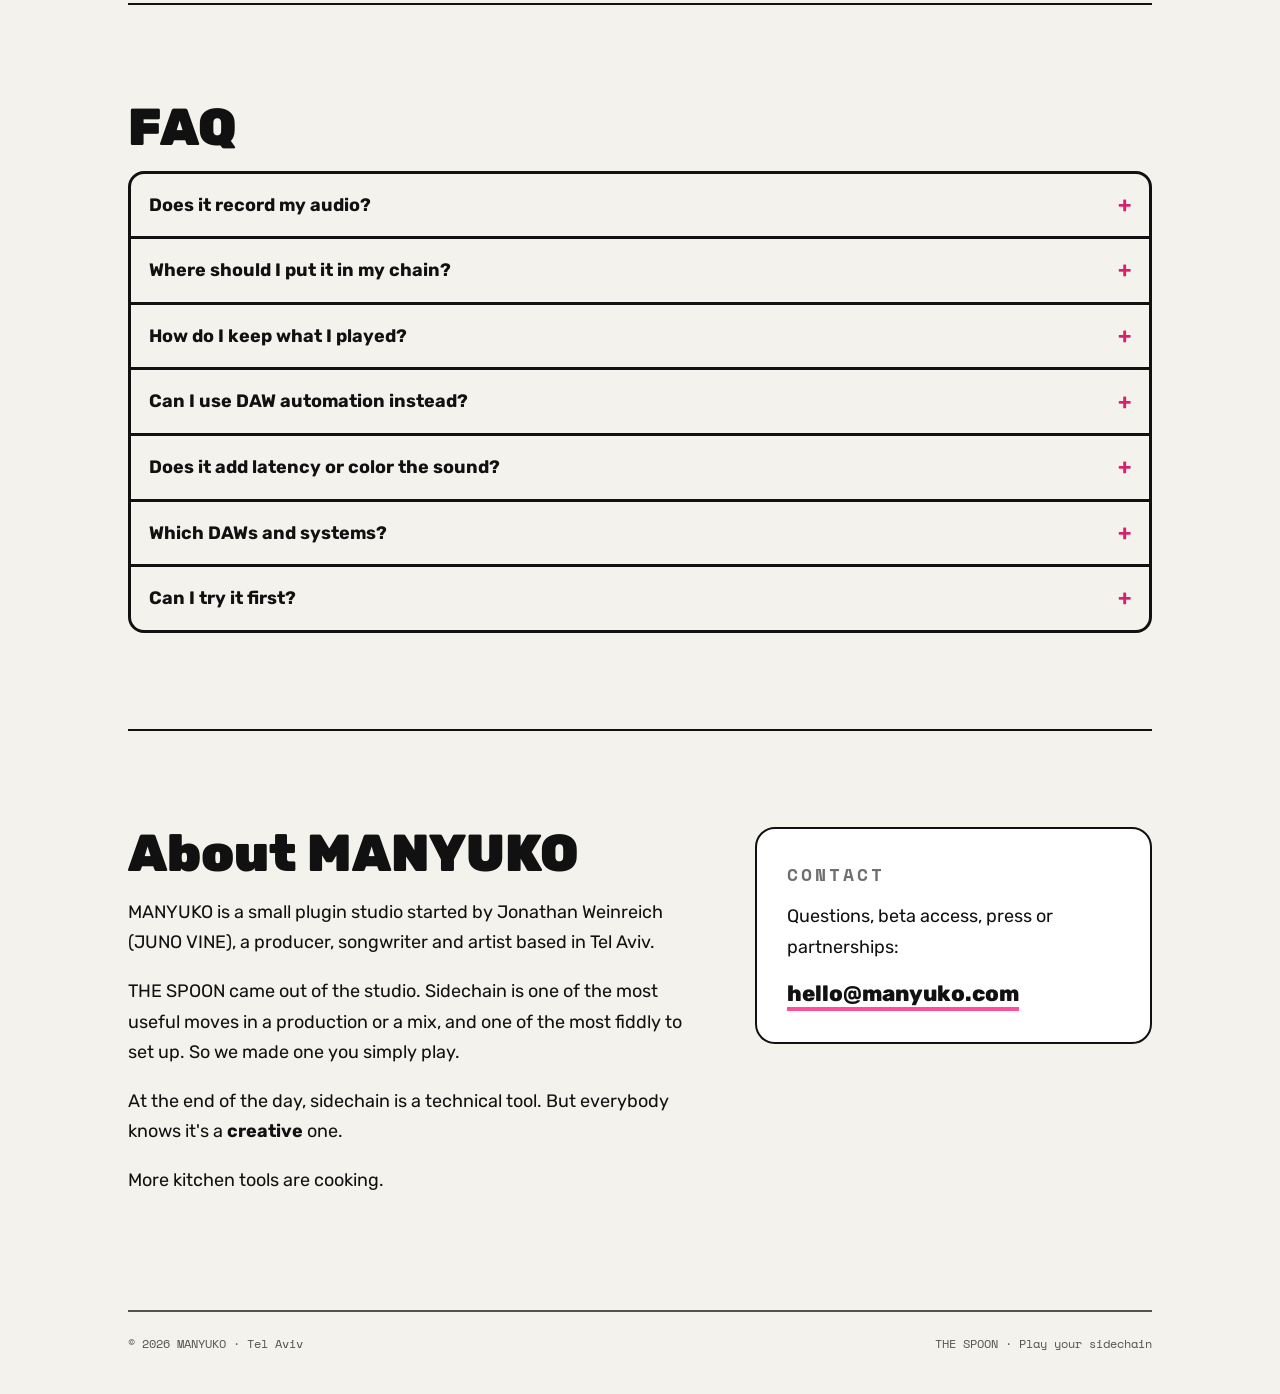
==== commit 17045977: "Header: MANYUKO wordmark with mascot (subtle hover tilt) Co-Authored-By: Claude Opus 5.5 <noreply@an" ====
--- a/index.html
+++ b/index.html
@@ -33,6 +33,10 @@
 header.top{display:flex;align-items:center;justify-content:space-between;gap:16px;padding:22px 0;border-bottom:3px solid var(--ink)}
 .mark{font-family:var(--display);font-weight:900;font-size:26px;letter-spacing:.08em;text-decoration:none}
 .mark span{color:var(--jelly)}
+.mark{display:inline-flex;align-items:center;line-height:0}
+.mark img{height:72px;width:auto;transform-origin:12% 90%;transition:transform .25s ease}
+.mark:hover img{transform:rotate(-2deg) scale(1.03)}
+@media (max-width:700px){.mark img{height:56px}}
 nav{display:flex;gap:18px;flex-wrap:wrap;font-size:12px;font-weight:700;letter-spacing:.12em;text-transform:uppercase}
 nav a{text-decoration:none}
 nav a:hover{color:var(--jelly-deep)}
@@ -170,7 +174,7 @@
 <body>
 <div class="page">
   <header class="top">
-    <a class="mark" href="#">MANYUKO<span>.</span></a>
+    <a class="mark" href="#" aria-label="MANYUKO home"><img src="img/manyuko-wordmark.png" width="757" height="200" alt="MANYUKO"></a>
     <nav aria-label="Sections"><a href="#spoon">The Spoon</a><a href="#demo">Try it</a><a href="#about">About</a><a href="#contact">Contact</a></nav>
   </header>
 
